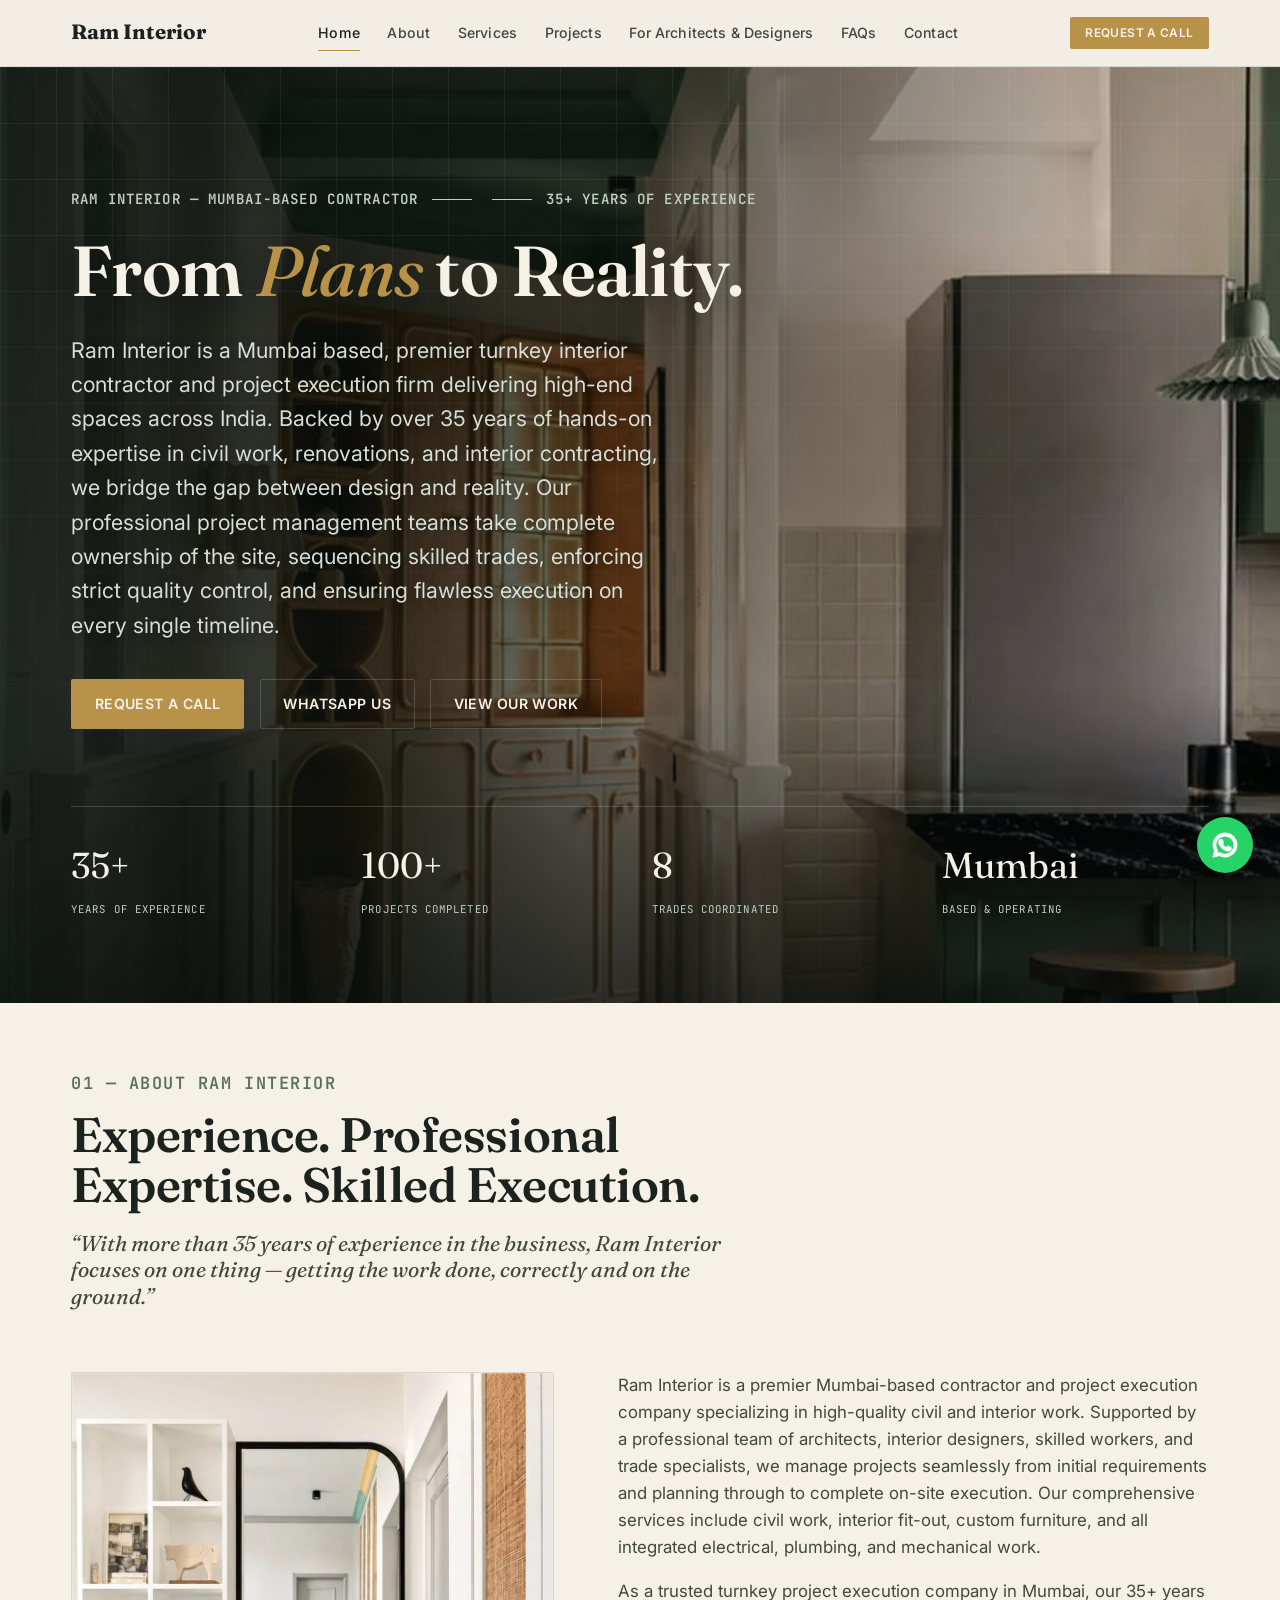
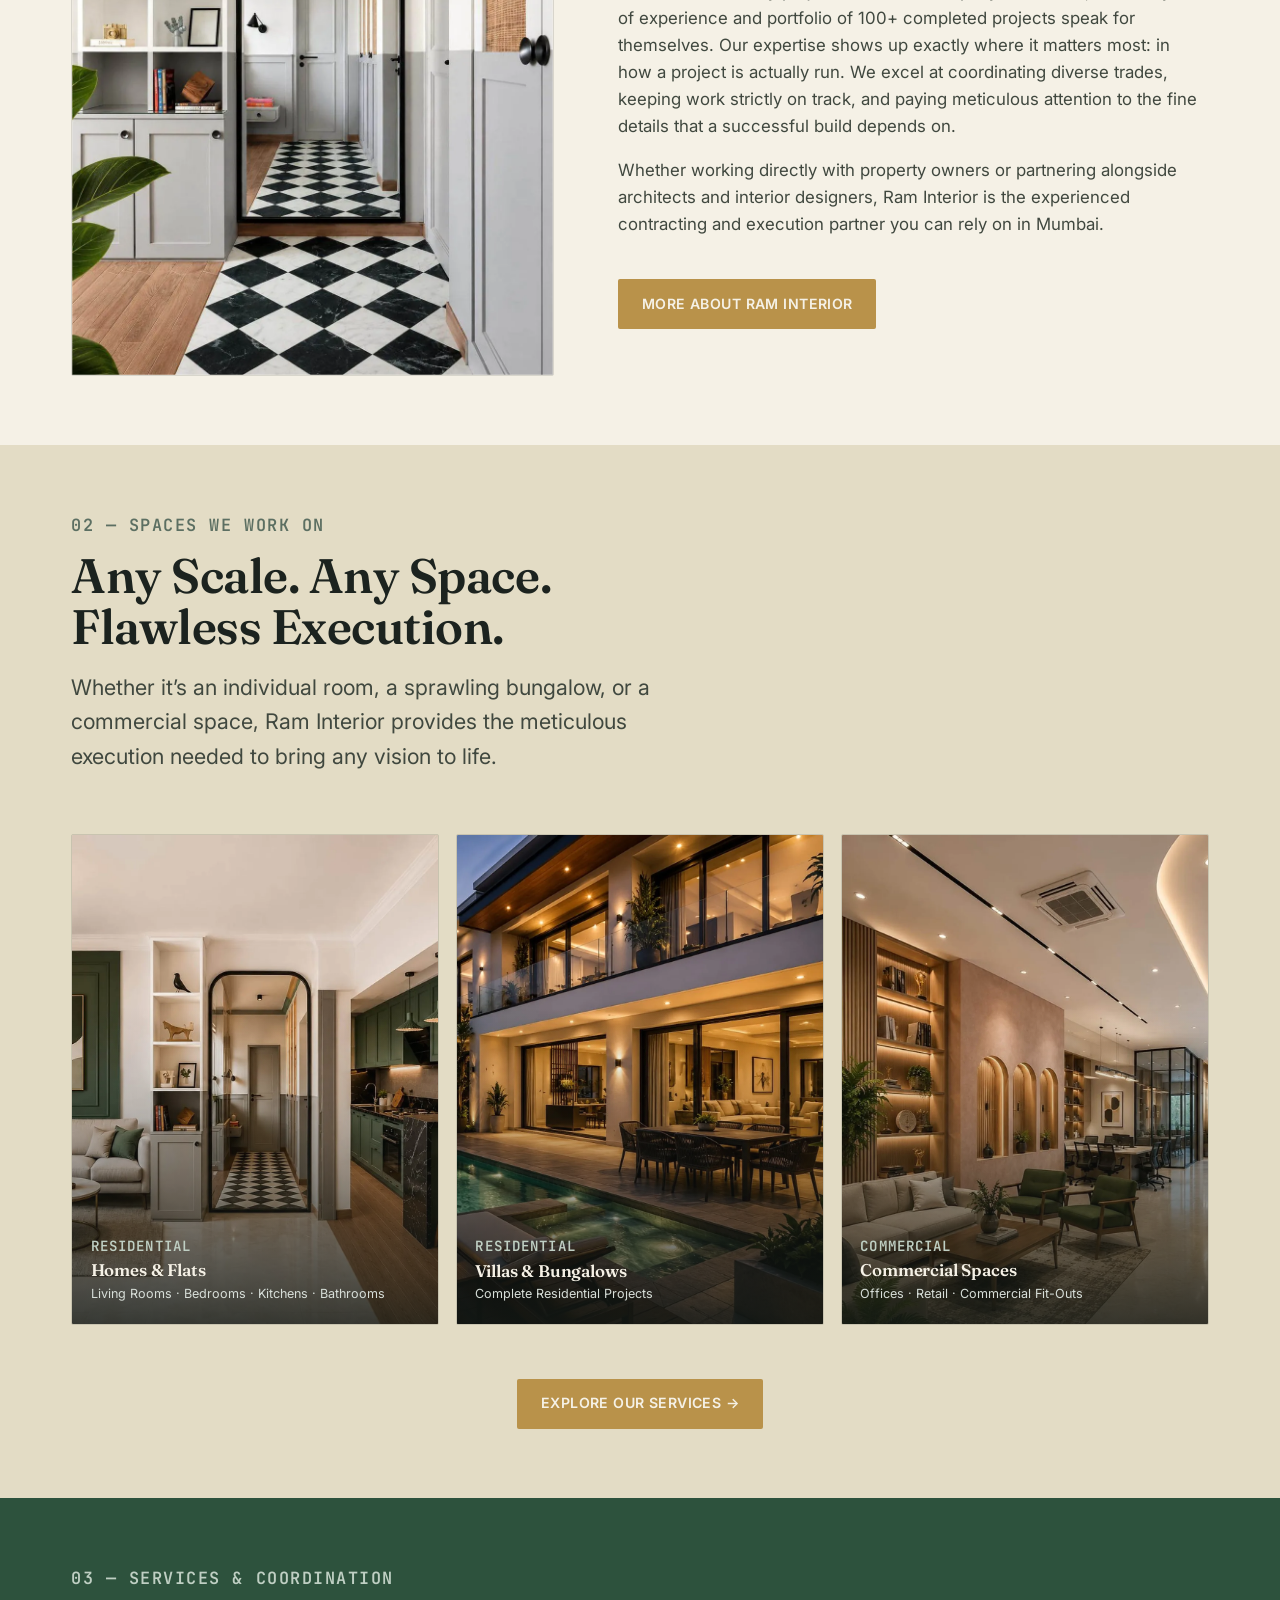
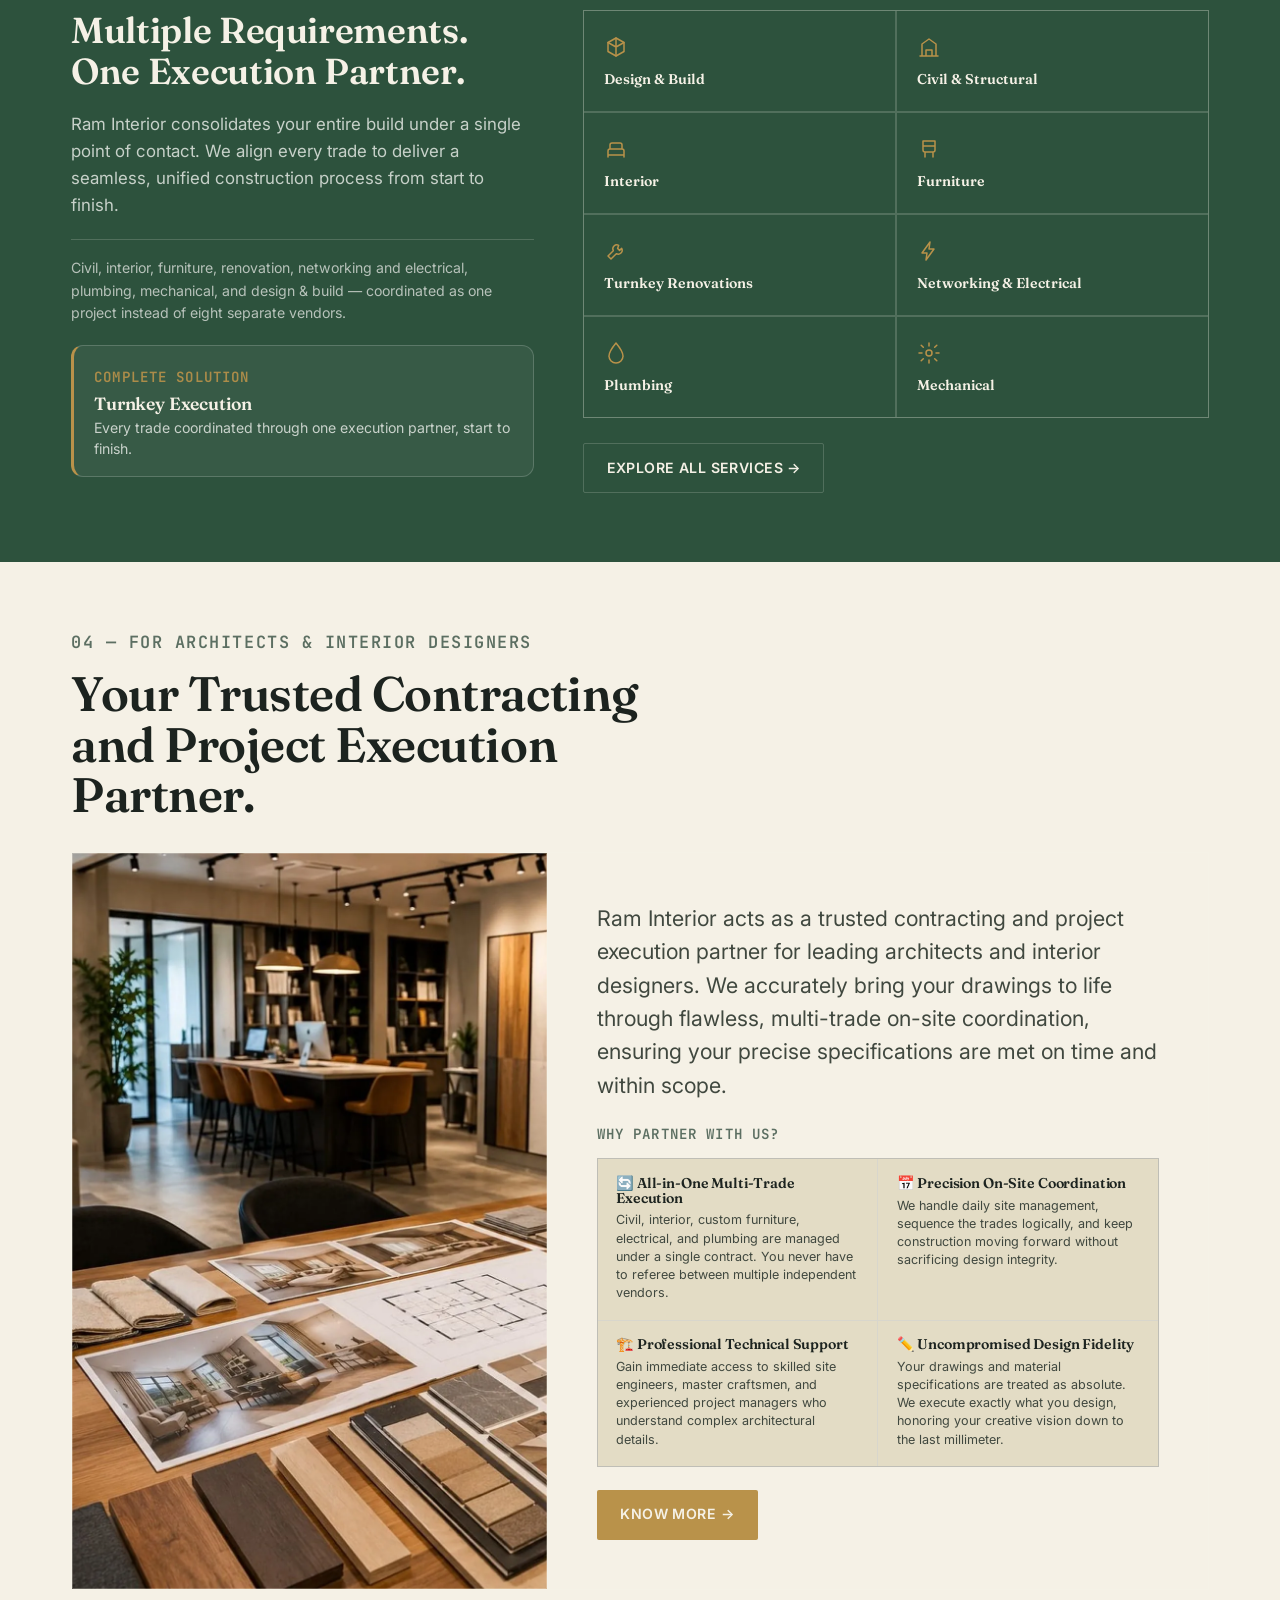
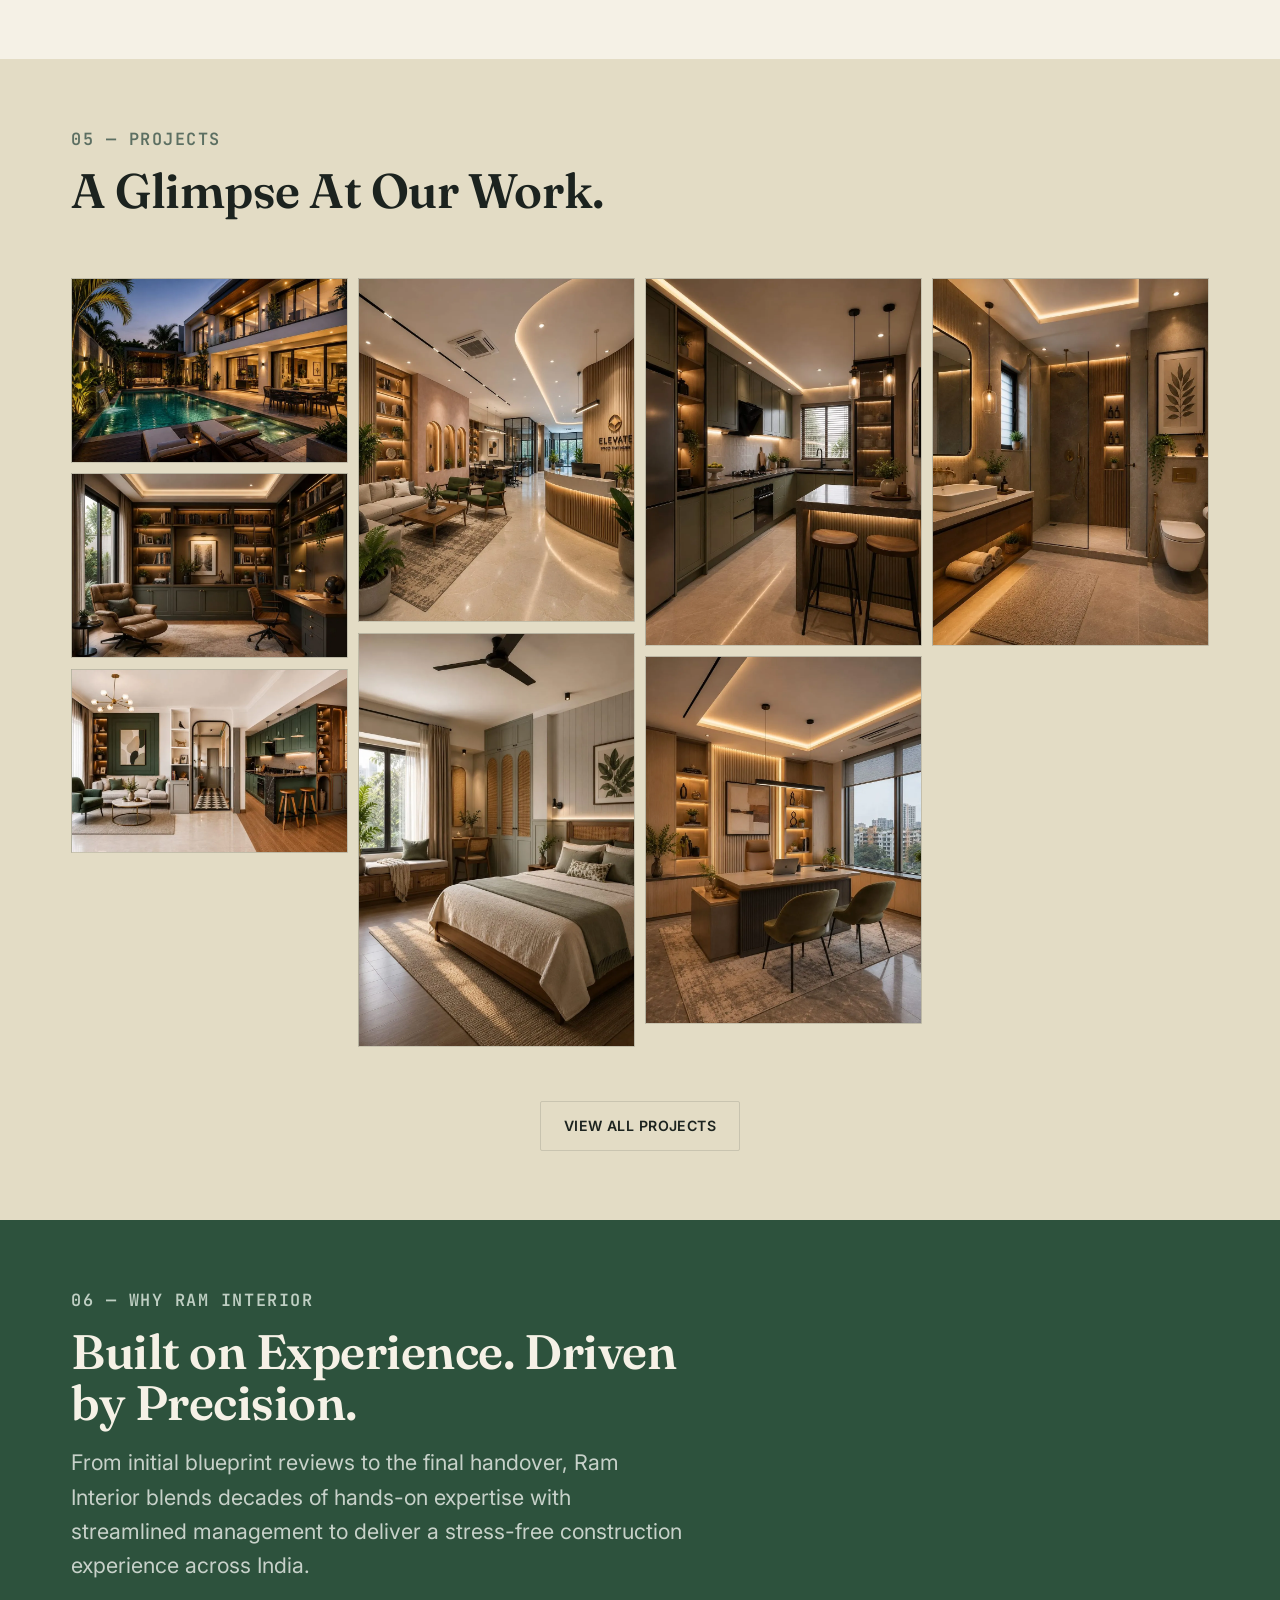
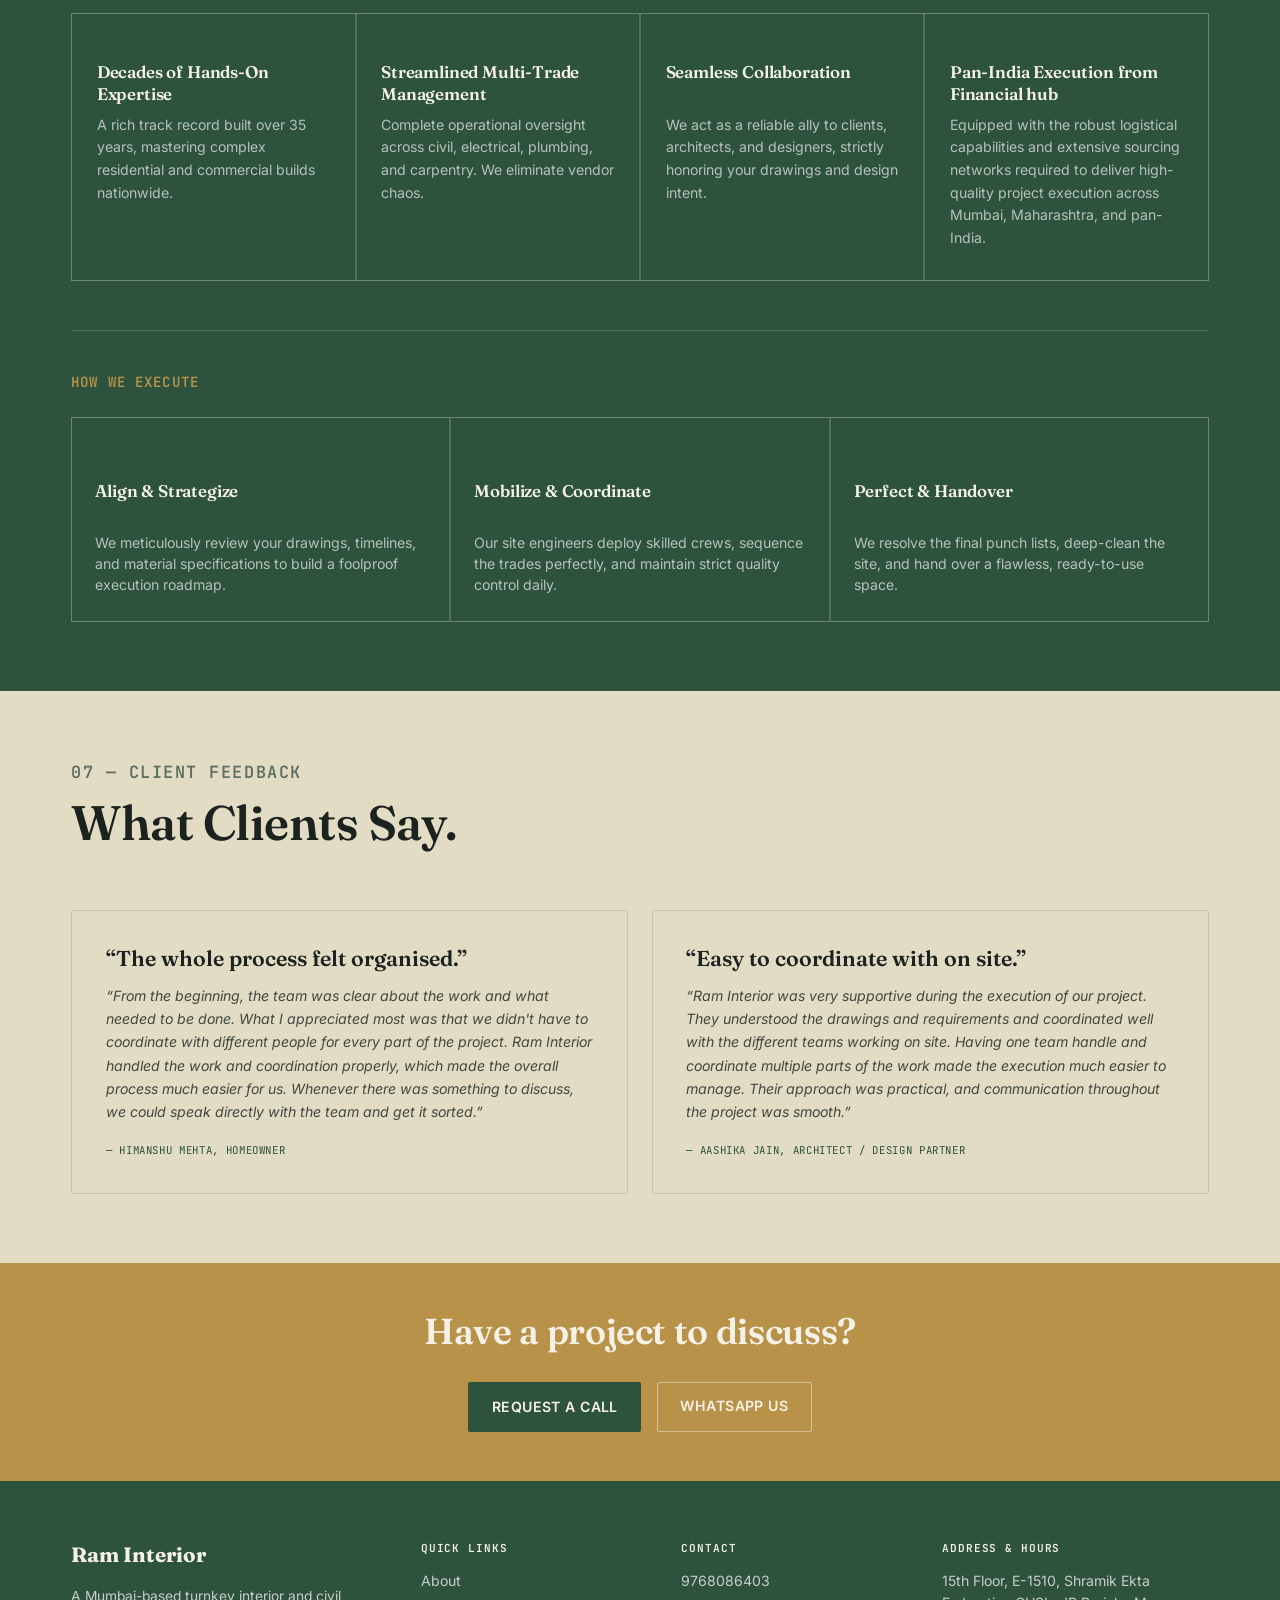
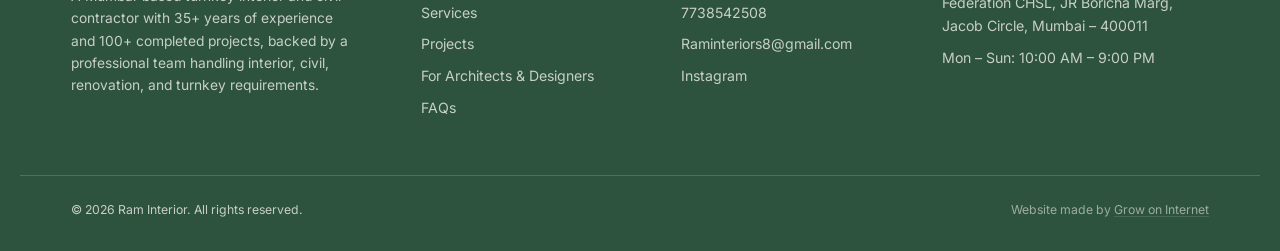
==== index.html @ 651c77dd "Initial commit" ====
<!DOCTYPE html>
<html lang="en">
<head>
<meta charset="UTF-8">
<meta name="viewport" content="width=device-width, initial-scale=1.0">
<title>Ram Interior | Turnkey Interior Contractor in Mumbai</title>
<meta name="description" content="Ram Interior is a Mumbai-based turnkey interior contractor with 35+ years of experience — recognised as a residential interior contractor in Mumbai as well as a commercial interior contractor in Mumbai, serving homes, offices and businesses, with 100+ completed projects and a professional team.">
<link rel="canonical" href="https://www.raminteriorofficial.in/">
<meta property="og:type" content="website">
<meta property="og:title" content="Ram Interior | Turnkey Interior Contractor in Mumbai">
<meta property="og:description" content="35+ years of experience. 100+ projects. A trusted residential and commercial interior contractor in Mumbai — for homeowners, architects and interior designers.">
<meta property="og:url" content="https://www.raminteriorofficial.in/">
<meta property="og:image" content="https://www.raminteriorofficial.in/images/og-image.jpg">
<meta property="og:image:width" content="1200">
<meta property="og:image:height" content="630">
<meta name="twitter:card" content="summary_large_image">
<meta name="twitter:title" content="Ram Interior | Turnkey Interior Contractor in Mumbai">
<meta name="twitter:description" content="35+ years of experience. 100+ projects. A trusted residential and commercial interior contractor in Mumbai — for homeowners, architects and interior designers.">
<meta name="twitter:image" content="https://www.raminteriorofficial.in/images/og-image.jpg">
<meta property="og:locale" content="en_IN">
<meta name="geo.region" content="IN-MH">
<meta name="geo.placename" content="Mumbai">
<meta name="geo.position" content="18.9819;72.8258">
<meta name="ICBM" content="18.9819, 72.8258">
<link rel="preconnect" href="https://fonts.googleapis.com">
<link rel="preconnect" href="https://fonts.gstatic.com" crossorigin>
<link href="https://fonts.googleapis.com/css2?family=Fraunces:ital,wght@0,500;0,600;0,700;1,500&family=Inter:wght@400;500;600;700&family=JetBrains+Mono:wght@500;600&display=swap" rel="stylesheet">
<link rel="stylesheet" href="css/style.css">
<style>
/* ===== Spaces We Work On — scoped styles ===== */
.ss-note{
  text-align:center;
  margin-top:2.2rem;
  opacity:.7;
}

/* ===== Services & Coordination (merged section) — Turnkey highlight ===== */
.ssv-turnkey{
  margin:1.4rem 0 0;
  padding:1.1rem 1.3rem;
  border-radius:12px;
  border:1px solid rgba(255,255,255,0.18);
  background:rgba(255,255,255,0.05);
  border-left:3px solid var(--oxide, #C46A3E);
  max-width:44ch;
}
.ssv-turnkey .tag-mono{ color:var(--oxide, #C46A3E); opacity:.9; }
.ssv-turnkey h3{ color:var(--paper-on-dark, #F5F1E6); margin:.35rem 0 .3rem; font-size:1.15rem; }
.ssv-turnkey p{ color:#C9D2CB; margin:0; font-size:0.92rem; line-height:1.45; }
</style>
<script type="application/ld+json">
{
  "@context": "https://schema.org",
  "@type": "GeneralContractor",
  "name": "Ram Interior",
  "image": "https://www.raminteriorofficial.in/images/og-image.jpg",
  "founder": { "@type": "Person", "name": "Abhishek Ramsajan Yadav" },
  "telephone": "+91-9768086403",
  "email": "Raminteriors8@gmail.com",
  "address": {
    "@type": "PostalAddress",
    "streetAddress": "15th Floor, E-1510, Shramik Ekta Federation CHSL, JR Boricha Marg, Near Arthur Road Jail, Jacob Circle",
    "addressLocality": "Mumbai",
    "addressRegion": "Maharashtra",
    "postalCode": "400011",
    "addressCountry": "IN"
  },
  "areaServed": ["Mumbai", "Maharashtra"],
  "openingHoursSpecification": {
    "@type": "OpeningHoursSpecification",
    "dayOfWeek": ["Monday","Tuesday","Wednesday","Thursday","Friday","Saturday","Sunday"],
    "opens": "10:00",
    "closes": "21:00"
  },
  "url": "https://www.raminteriorofficial.in/",
  "sameAs": ["https://www.instagram.com/raminteroot", "https://www.instagram.com/abhishekyadav40"]
}
</script>
<meta name="google-site-verification" content="PASTE_YOUR_GOOGLE_SEARCH_CONSOLE_CODE_HERE" />
<script type="application/ld+json">
{
  "@context": "https://schema.org",
  "@type": "GeneralContractor",
  "name": "Ram Interior",
  "image": "https://www.raminteriorofficial.in/images/og-image.jpg",
  "url": "https://www.raminteriorofficial.in/",
  "telephone": "+91-9768086403",
  "email": "Raminteriors8@gmail.com",
  "address": {
    "@type": "PostalAddress",
    "streetAddress": "15th Floor, E-1510, Shramik Ekta Federation CHSL, JR Boricha Marg, Near Arthur Road Jail, Jacob Circle",
    "addressLocality": "Mumbai",
    "addressRegion": "Maharashtra",
    "postalCode": "400011",
    "addressCountry": "IN"
  },
  "geo": { "@type": "GeoCoordinates", "latitude": 18.9819, "longitude": 72.8258 },
  "areaServed": [
    { "@type": "City", "name": "Mumbai" },
    { "@type": "State", "name": "Maharashtra" }
  ],
  "openingHoursSpecification": {
    "@type": "OpeningHoursSpecification",
    "dayOfWeek": ["Monday","Tuesday","Wednesday","Thursday","Friday","Saturday","Sunday"],
    "opens": "10:00",
    "closes": "21:00"
  },
  "sameAs": ["https://instagram.com/raminteroot"]
}
</script>
<script type="application/ld+json">
{
  "@context": "https://schema.org",
  "@type": "WebSite",
  "name": "Ram Interior",
  "url": "https://www.raminteriorofficial.in/"
}
</script>
<link rel="icon" href="favicon.ico" sizes="any">
<link rel="icon" href="favicon.svg" type="image/svg+xml">
<link rel="icon" href="images/icon-192.png" type="image/png" sizes="192x192">
<link rel="apple-touch-icon" href="images/apple-touch-icon.png">
<meta name="theme-color" content="#2D523D">
<link rel="manifest" href="manifest.json">
<!-- Google Tag Manager -->
<script>(function(w,d,s,l,i){w[l]=w[l]||[];w[l].push({'gtm.start':
new Date().getTime(),event:'gtm.js'});var f=d.getElementsByTagName(s)[0],
j=d.createElement(s),dl=l!='dataLayer'?'&l='+l:'';j.async=true;j.src=
'https://www.googletagmanager.com/gtm.js?id='+i+dl;f.parentNode.insertBefore(j,f);
})(window,document,'script','dataLayer','GTM-XXXXXXX');</script>
<!-- End Google Tag Manager -->
</head>
<body>
<!-- Google Tag Manager (noscript) -->
<noscript><iframe src="https://www.googletagmanager.com/ns.html?id=GTM-XXXXXXX"
height="0" width="0" style="display:none;visibility:hidden"></iframe></noscript>
<!-- End Google Tag Manager (noscript) -->


<header class="site-header">
  <div class="wrap">
    <a href="index.html" class="brand">
      <span class="brand-name">Ram Interior</span>
      
    </a>
    <nav class="main-nav" id="mainNav">
      <a href="index.html" class="active">Home</a>
      <a href="pages/about.html">About</a>
      <a href="pages/services.html">Services</a>
      <a href="pages/projects.html">Projects</a>
      <a href="pages/architects.html">For Architects &amp; Designers</a>
      <a href="pages/faq.html">FAQs</a>
      <a href="pages/contact.html">Contact</a>
    </nav>
    <div class="header-ctas">
      <button type="button" data-open-project-form class="btn btn-primary btn-sm">Request a Call</button>
      <button class="nav-toggle" aria-label="Toggle menu" aria-expanded="false"><span></span></button>
    </div>
  </div>
</header>

<!-- ============ HERO ============ -->
<section class="hero hero--photo">
  <div class="hero-grid" aria-hidden="true"></div>
  <div class="wrap">
    <div class="hero-eyebrow">
      <span class="tag-mono">Ram Interior — Mumbai-Based Contractor</span>
      <span class="dim-line" style="width:100px"><span></span></span>
      <span class="tag-mono">35+ Years of Experience</span>
    </div>
    <h1>From <em>Plans</em> to Reality.</h1>
    <p class="hero-lede">Ram Interior is a Mumbai based, premier turnkey interior contractor and project execution firm delivering high-end spaces across India. Backed by over 35 years of hands-on expertise in civil work, renovations, and interior contracting, we bridge the gap between design and reality. Our professional project management teams take complete ownership of the site, sequencing skilled trades, enforcing strict quality control, and ensuring flawless execution on every single timeline.</p>
    <div class="hero-ctas">
      <button type="button" data-open-project-form class="btn btn-primary">Request a Call</button>
      <a href="https://wa.me/919768086403?text=Hello%20Ram%20Interior%2C%20I%20would%20like%20to%20discuss%20my%20project.%20Please%20share%20more%20details." class="btn btn-outline-dark">WhatsApp Us</a>
      <a href="pages/projects.html" class="btn btn-outline-dark">View Our Work</a>
    </div>
    <div class="hero-stats">
      <div class="hero-stat"><div class="num">35+</div><div class="label">Years of Experience</div></div>
      <div class="hero-stat"><div class="num">100+</div><div class="label">Projects Completed</div></div>
      <div class="hero-stat"><div class="num">8</div><div class="label">Trades Coordinated</div></div>
      <div class="hero-stat"><div class="num">Mumbai</div><div class="label">Based &amp; Operating</div></div>
    </div>
  </div>
</section>

<!-- ============ ABOUT ============ -->
<section class="section" id="about" data-reveal>
  <div class="wrap">
    <div class="section-head" style="max-width:64ch;">
      <span class="tag-mono section-num">01 — About Ram Interior</span>
      <h2>Experience. Professional Expertise. Skilled Execution.</h2>
      <p class="about-quote" style="margin-top:1.2rem;">&ldquo;With more than 35 years of experience in the business, Ram Interior focuses on one thing — getting the work done, correctly and on the ground.&rdquo;</p>
    </div>
    <div class="about-layout">
      <div class="framed-photo about-photo" data-reveal>
        <picture>
          <source srcset="images/about/about-photo.webp" type="image/webp">
          <img src="images/about/about-photo.jpg" alt="Ram Interior completed project — entryway and joinery detail" loading="lazy">
        </picture>
      </div>
      <div class="about-body">
        <p>Ram Interior is a premier Mumbai-based contractor and project execution company specializing in high-quality civil and interior work. Supported by a professional team of architects, interior designers, skilled workers, and trade specialists, we manage projects seamlessly from initial requirements and planning through to complete on-site execution. Our comprehensive services include civil work, interior fit-out, custom furniture, and all integrated electrical, plumbing, and mechanical work.</p>
        <p>As a trusted turnkey project execution company in Mumbai, our 35+ years of experience and portfolio of 100+ completed projects speak for themselves. Our expertise shows up exactly where it matters most: in how a project is actually run. We excel at coordinating diverse trades, keeping work strictly on track, and paying meticulous attention to the fine details that a successful build depends on.</p>
        <p>Whether working directly with property owners or partnering alongside architects and interior designers, Ram Interior is the experienced contracting and execution partner you can rely on in Mumbai.</p>
        <a href="pages/about.html" class="btn btn-primary" style="margin-top:1.6rem;">More About Ram Interior</a>
      </div>
    </div>
  </div>
</section>

<!-- ============ SPACES WE WORK ON ============ -->
<section class="section tint" id="spaces" data-reveal>
  <div class="wrap">
    <div class="section-head">
      <span class="tag-mono section-num">02 — Spaces We Work On</span>
      <h2>Any Scale. Any Space. Flawless Execution.</h2>
      <p>Whether it’s an individual room, a sprawling bungalow, or a commercial space, Ram Interior provides the meticulous execution needed to bring any vision to life.</p>
    </div>

    <div class="spaces-grid spaces-grid--3">
      <div class="space-card">
        <picture>
          <source srcset="images/spaces/homes-flats.webp" type="image/webp">
          <img src="images/spaces/homes-flats.jpg" alt="Home and flat interior execution by Ram Interior, Mumbai" loading="lazy">
        </picture>
        <div class="label"><span class="tag-mono">Residential</span><h3>Homes &amp; Flats</h3><p style="color:#D7DED8; font-size:0.82rem; margin-top:0.3rem;">Living Rooms · Bedrooms · Kitchens · Bathrooms</p></div>
      </div>
      <div class="space-card">
        <picture>
          <source srcset="images/spaces/villas-bungalows.webp" type="image/webp">
          <img src="images/spaces/villas-bungalows.jpg" alt="Villa and bungalow exterior — Ram Interior project" loading="lazy">
        </picture>
        <div class="label"><span class="tag-mono">Residential</span><h3>Villas &amp; Bungalows</h3><p style="color:#D7DED8; font-size:0.82rem; margin-top:0.3rem;">Complete Residential Projects</p></div>
      </div>
      <div class="space-card">
        <picture>
          <source srcset="images/spaces/commercial.webp" type="image/webp">
          <img src="images/spaces/commercial.jpg" alt="Commercial interior execution by Ram Interior, Mumbai" loading="lazy">
        </picture>
        <div class="label"><span class="tag-mono">Commercial</span><h3>Commercial Spaces</h3><p style="color:#D7DED8; font-size:0.82rem; margin-top:0.3rem;">Offices · Retail · Commercial Fit-Outs</p></div>
      </div>
    </div>

    <div class="center mt-lg"><a href="pages/services.html" class="btn btn-primary">Explore Our Services →</a></div>
  </div>
</section>

<!-- ============ SERVICES & COORDINATION (merged) ============ -->
<section class="section on-dark" id="services" data-reveal>
  <div class="wrap">
    <div class="coord-layout">
      <span class="tag-mono section-num coord-label">03 — Services &amp; Coordination</span>
      <div class="coord-left">
        <h2>Multiple Requirements. One Execution Partner.</h2>
        <p class="coord-lede">Ram Interior consolidates your entire build under a single point of contact. We align every trade to deliver a seamless, unified construction process from start to finish.</p>
        <p class="coord-desc">Civil, interior, furniture, renovation, networking and electrical, plumbing, mechanical, and design &amp; build — coordinated as one project instead of eight separate vendors.</p>
        <div class="ssv-turnkey">
          <span class="tag-mono">Complete Solution</span>
          <h3>Turnkey Execution</h3>
          <p>Every trade coordinated through one execution partner, start to finish.</p>
        </div>
      </div> 
      <div class="coord-right"> 
        <div class="trade-grid"> 

          <div class="trade-card"> 
            <svg viewBox="0 0 24 24" fill="none" stroke="currentColor" stroke-width="1.5" stroke-linecap="round" stroke-linejoin="round"><path d="M12 3l8 4.5v9L12 21l-8-4.5v-9L12 3z"/><path d="M12 3v18M4 7.5l8 4.5 8-4.5"/></svg> 
            <span>Design &amp; Build</span> 
          </div> 

          <div class="trade-card"> 
            <svg viewBox="0 0 24 24" fill="none" stroke="currentColor" stroke-width="1.5" stroke-linecap="round" stroke-linejoin="round"><path d="M3 21h18M5 21V9l7-5 7 5v12M9 21v-6h6v6"/></svg> 
            <span>Civil &amp; Structural</span> 
          </div> 

          <div class="trade-card"> 
            <svg viewBox="0 0 24 24" fill="none" stroke="currentColor" stroke-width="1.5" stroke-linecap="round" stroke-linejoin="round"><path d="M4 18v-4a2 2 0 012-2h12a2 2 0 012 2v4M4 18h16M4 18v2M20 18v2M6 12V8a2 2 0 012-2h8a2 2 0 012 2v4"/></svg> 
            <span>Interior</span> 
          </div> 

          <div class="trade-card"> 
            <svg viewBox="0 0 24 24" fill="none" stroke="currentColor" stroke-width="1.5" stroke-linecap="round" stroke-linejoin="round"><path d="M6 4v9a2 2 0 002 2h8a2 2 0 002-2V4M6 4h12M8 15v5M16 15v5M6 9h12"/></svg> 
            <span>Furniture</span> 
          </div> 

          <div class="trade-card"> 
            <svg viewBox="0 0 24 24" fill="none" stroke="currentColor" stroke-width="1.5" stroke-linecap="round" stroke-linejoin="round"><path d="M14.7 6.3a4 4 0 00-5.4 5.4L4 17l3 3 5.3-5.3a4 4 0 005.4-5.4l-2.1 2.1-2-2z"/></svg> 
            <span>Turnkey Renovations</span> 
          </div> 

          <div class="trade-card"> 
            <svg viewBox="0 0 24 24" fill="none" stroke="currentColor" stroke-width="1.5" stroke-linecap="round" stroke-linejoin="round"><path d="M13 3L5 14h5l-1 7 8-11h-5z"/></svg> 
            <span>Networking &amp; Electrical</span> 
          </div> 

          <div class="trade-card"> 
            <svg viewBox="0 0 24 24" fill="none" stroke="currentColor" stroke-width="1.5" stroke-linecap="round" stroke-linejoin="round"><path d="M12 2s7 8.5 7 13a7 7 0 11-14 0c0-4.5 7-13 7-13z"/></svg> 
            <span>Plumbing</span> 
          </div> 

          <div class="trade-card"> 
            <svg viewBox="0 0 24 24" fill="none" stroke="currentColor" stroke-width="1.5" stroke-linecap="round" stroke-linejoin="round"><circle cx="12" cy="12" r="3"/><path d="M12 2v3M12 19v3M4.2 4.2l2.1 2.1M17.7 17.7l2.1 2.1M2 12h3M19 12h3M4.2 19.8l2.1-2.1M17.7 6.3l2.1-2.1"/></svg> 
            <span>Mechanical</span> 
          </div> 

        </div> 

        <a href="pages/services.html" class="btn btn-outline-dark">Explore All Services →</a> 
      </div> 
    </div> 
  </div> 
</section>

<!-- ============ ARCHITECTS & DESIGNERS ============ -->
<section class="section" data-reveal>
  <div class="wrap">
    <div class="section-head section-head--tight">
      <span class="tag-mono section-num">04 — For Architects &amp; Interior Designers</span>
      <h2>Your Trusted Contracting and Project Execution Partner.</h2>
    </div>
    <div class="architects-panel">
      <div class="framed-photo architects-photo">
        <picture>
          <source srcset="images/architects/architects-studio.webp" type="image/webp">
          <img src="images/architects/architects-studio.jpg" alt="Design studio table with floor plans, mood boards and material samples used by Ram Interior" loading="lazy">
        </picture>
      </div>
      <div class="architects-content">
        <p class="lede">Ram Interior acts as a trusted contracting and project execution partner for leading architects and interior designers. We accurately bring your drawings to life through flawless, multi-trade on-site coordination, ensuring your precise specifications are met on time and within scope.</p>
        <div>
          <span class="tag-mono architects-benefits-label">Why Partner With Us?</span>
          <ul class="architects-benefits">
            <li>
              <h4>🔄 All-in-One Multi-Trade Execution</h4>
              <p>Civil, interior, custom furniture, electrical, and plumbing are managed under a single contract. You never have to referee between multiple independent vendors.</p>
            </li>
            <li>
              <h4>📅 Precision On-Site Coordination</h4>
              <p>We handle daily site management, sequence the trades logically, and keep construction moving forward without sacrificing design integrity.</p>
            </li>
            <li>
              <h4>🏗️ Professional Technical Support</h4>
              <p>Gain immediate access to skilled site engineers, master craftsmen, and experienced project managers who understand complex architectural details.</p>
            </li>
            <li>
              <h4>✏️ Uncompromised Design Fidelity</h4>
              <p>Your drawings and material specifications are treated as absolute. We execute exactly what you design, honoring your creative vision down to the last millimeter.</p>
            </li>
          </ul>
        </div>
        <a href="pages/architects.html" class="btn btn-primary">Know More →</a>
      </div>
    </div>
  </div>
</section>

<!-- ============ FEATURED PROJECTS / GALLERY ============ -->
<section class="section tint" id="projects" data-reveal>
  <div class="wrap">
    <div class="section-head">
      <span class="tag-mono section-num">05 — Projects</span>
      <h2>A Glimpse At Our Work.</h2>
    </div>
    <div class="gallery-grid">
      <div class="gallery-item">
        <picture>
          <source srcset="images/gallery/pool-villa-exterior.webp" type="image/webp">
          <img src="images/gallery/pool-villa-exterior.jpg" alt="Villa exterior and poolside project executed by Ram Interior, Mumbai" loading="lazy">
        </picture>
      </div>
      <div class="gallery-item">
        <picture>
          <source srcset="images/gallery/home-library.webp" type="image/webp">
          <img src="images/gallery/home-library.jpg" alt="Home library and study project executed by Ram Interior, Mumbai" loading="lazy">
        </picture>
      </div>
      <div class="gallery-item">
        <picture>
          <source srcset="images/gallery/homes-flats-open-plan.webp" type="image/webp">
          <img src="images/gallery/homes-flats-open-plan.jpg" alt="Home interior project executed by Ram Interior, Mumbai" loading="lazy">
        </picture>
      </div>
      <div class="gallery-item">
        <picture>
          <source srcset="images/gallery/commercial-reception.webp" type="image/webp">
          <img src="images/gallery/commercial-reception.jpg" alt="Commercial project executed by Ram Interior, Mumbai" loading="lazy">
        </picture>
      </div>
      <div class="gallery-item">
        <picture>
          <source srcset="images/gallery/bedroom-sage.webp" type="image/webp">
          <img src="images/gallery/bedroom-sage.jpg" alt="Bedroom project executed by Ram Interior, Mumbai" loading="lazy">
        </picture>
      </div>
      <div class="gallery-item">
        <picture>
          <source srcset="images/gallery/kitchen-olive.webp" type="image/webp">
          <img src="images/gallery/kitchen-olive.jpg" alt="Kitchen project executed by Ram Interior, Mumbai" loading="lazy">
        </picture>
      </div>
      <div class="gallery-item">
        <picture>
          <source srcset="images/gallery/office.webp" type="image/webp">
          <img src="images/gallery/office.jpg" alt="Office project executed by Ram Interior, Mumbai" loading="lazy">
        </picture>
      </div>
      <div class="gallery-item">
        <picture>
          <source srcset="images/gallery/bathroom.webp" type="image/webp">
          <img src="images/gallery/bathroom.jpg" alt="Bathroom project executed by Ram Interior, Mumbai" loading="lazy">
        </picture>
      </div>
    </div>
    <div class="center mt-lg"><a href="pages/projects.html" class="btn btn-ghost">View All Projects</a></div>
  </div>
</section>

<!-- ============ WHY RAM INTERIOR (+ PROCESS, merged) ============ -->
<section class="section on-dark" data-reveal>
  <div class="wrap">
    <div class="section-head section-head--tight">
      <span class="tag-mono section-num">06 — Why Ram Interior</span>
      <h2>Built on Experience. Driven by Precision.</h2>
      <p>From initial blueprint reviews to the final handover, Ram Interior blends decades of hands-on expertise with streamlined management to deliver a stress-free construction experience across India.</p>
    </div>

    <div class="feature-list feature-list--4">
      <div class="feature-item"><h3>Decades of Hands-On Expertise</h3><p>A rich track record built over 35 years, mastering complex residential and commercial builds nationwide.</p></div>
      <div class="feature-item"><h3>Streamlined Multi-Trade Management</h3><p>Complete operational oversight across civil, electrical, plumbing, and carpentry. We eliminate vendor chaos.</p></div>
      <div class="feature-item"><h3>Seamless Collaboration</h3><p>We act as a reliable ally to clients, architects, and designers, strictly honoring your drawings and design intent.</p></div>
      <div class="feature-item"><h3>Pan-India Execution from Financial hub</h3><p>Equipped with the robust logistical capabilities and extensive sourcing networks required to deliver high-quality project execution across Mumbai, Maharashtra, and pan-India.</p></div>
    </div>

    <div class="process-compact">
      <div class="process-compact-head">
        <span class="tag-mono">How We Execute</span>
      </div>
      <div class="process-compact-grid">
        <div class="process-compact-step"><span class="tag-mono">01</span><h3>Align &amp; Strategize</h3><p>We meticulously review your drawings, timelines, and material specifications to build a foolproof execution roadmap.</p></div>
        <div class="process-compact-step"><span class="tag-mono">02</span><h3>Mobilize &amp; Coordinate</h3><p>Our site engineers deploy skilled crews, sequence the trades perfectly, and maintain strict quality control daily.</p></div>
        <div class="process-compact-step"><span class="tag-mono">03</span><h3>Perfect &amp; Handover</h3><p>We resolve the final punch lists, deep-clean the site, and hand over a flawless, ready-to-use space.</p></div>
      </div>
    </div>
  </div>
</section>

<!-- ============ TESTIMONIALS (placeholder) ============ -->
<section class="section tint" data-reveal>
  <div class="wrap">
    <div class="section-head">
      <span class="tag-mono section-num">07 — Client Feedback</span>
      <h2>What Clients Say.</h2>
    </div>
    <div class="testi-grid">
      <div class="testi-card">
        <div>
          <p class="testi-highlight">&ldquo;The whole process felt organised.&rdquo;</p>
          <p class="testi-body">&ldquo;From the beginning, the team was clear about the work and what needed to be done. What I appreciated most was that we didn't have to coordinate with different people for every part of the project. Ram Interior handled the work and coordination properly, which made the overall process much easier for us. Whenever there was something to discuss, we could speak directly with the team and get it sorted.&rdquo;</p>
        </div>
        <span class="who">— Himanshu Mehta, Homeowner</span>
      </div>
      <div class="testi-card">
        <div>
          <p class="testi-highlight">&ldquo;Easy to coordinate with on site.&rdquo;</p>
          <p class="testi-body">&ldquo;Ram Interior was very supportive during the execution of our project. They understood the drawings and requirements and coordinated well with the different teams working on site. Having one team handle and coordinate multiple parts of the work made the execution much easier to manage. Their approach was practical, and communication throughout the project was smooth.&rdquo;</p>
        </div>
        <span class="who">— Aashika Jain, Architect / Design Partner</span>
      </div>
    </div>
  </div>
</section>

<!-- ============ CTA BAND ============ -->
<section class="cta-band">
  <div class="wrap">
    <h2>Have a project to discuss?</h2>
    <div class="btns">
      <button type="button" data-open-project-form class="btn btn-primary">Request a Call</button>
      <a href="https://wa.me/919768086403?text=Hello%20Ram%20Interior%2C%20I%20would%20like%20to%20discuss%20my%20project.%20Please%20share%20more%20details." class="btn btn-ghost">WhatsApp Us</a>
    </div>
  </div>
</section>

<div class="lightbox" id="lightbox">
  <button class="lightbox-close" aria-label="Close">Close ✕</button>
  <div class="lightbox-content"></div>
</div>

<!-- FOOTER -->
<footer class="site-footer">
  <div class="wrap footer-grid">
    <div class="footer-brand">
      <span class="brand-name">Ram Interior</span>
      <p>A Mumbai-based turnkey interior and civil contractor with 35+ years of experience and 100+ completed projects, backed by a professional team handling interior, civil, renovation, and turnkey requirements.</p>
    </div>
    <div>
      <h4>Quick Links</h4>
      <ul>
        <li><a href="pages/about.html">About</a></li>
        <li><a href="pages/services.html">Services</a></li>
        <li><a href="pages/projects.html">Projects</a></li>
        <li><a href="pages/architects.html">For Architects &amp; Designers</a></li>
        <li><a href="pages/faq.html">FAQs</a></li>
      </ul>
    </div>
    <div>
      <h4>Contact</h4>
      <ul>
        <li><a href="tel:+919768086403">9768086403</a></li>
        <li><a href="tel:+917738542508">7738542508</a></li>
        <li><a href="mailto:Raminteriors8@gmail.com">Raminteriors8@gmail.com</a></li>
        <li><a href="https://instagram.com/raminteroot" target="_blank" rel="noopener">Instagram</a></li>
      </ul>
    </div>
    <div>
      <h4>Address &amp; Hours</h4>
      <ul>
        <li>15th Floor, E-1510, Shramik Ekta Federation CHSL, JR Boricha Marg, Jacob Circle, Mumbai – 400011</li>
        <li>Mon – Sun: 10:00 AM – 9:00 PM</li>
      </ul>
    </div>
  </div>
  <div class="wrap footer-bottom">
    <span>© 2026 Ram Interior. All rights reserved.</span>
    <span class="credit">Website made by <a href="https://www.growoninternet.com" target="_blank" rel="noopener">Grow on Internet</a></span>
  </div>
</footer>

<!-- Floating WhatsApp -->
<a href="https://wa.me/919768086403?text=Hello%20Ram%20Interior%2C%20I%20would%20like%20to%20discuss%20my%20project.%20Please%20share%20more%20details." class="fab-whatsapp" aria-label="Chat with Ram Interior on WhatsApp" target="_blank" rel="noopener">
  <svg viewBox="0 0 24 24" fill="none" stroke="currentColor" stroke-width="1.5" stroke-linecap="round" stroke-linejoin="round"><path fill="currentColor" d="M12.04 2.13c-5.46 0-9.9 4.43-9.9 9.9 0 1.74.46 3.44 1.32 4.94L2 22l5.15-1.35a9.87 9.87 0 0 0 4.88 1.24h.01c5.46 0 9.9-4.44 9.9-9.9 0-2.64-1.03-5.13-2.9-6.99a9.82 9.82 0 0 0-7-2.87Zm0 18.13h-.01a8.2 8.2 0 0 1-4.19-1.15l-.3-.18-3.11.81.83-3.03-.2-.31a8.15 8.15 0 0 1-1.26-4.36c0-4.51 3.67-8.18 8.19-8.18 2.18 0 4.24.85 5.78 2.4a8.12 8.12 0 0 1 2.39 5.78c0 4.51-3.67 8.22-8.12 8.22Zm4.48-6.13c-.25-.12-1.46-.72-1.69-.81-.22-.08-.39-.12-.56.13-.17.25-.64.8-.78.97-.14.16-.29.18-.53.06-.25-.13-1.05-.38-1.99-1.22-.74-.65-1.23-1.46-1.38-1.71-.14-.25-.02-.38.11-.5.11-.11.25-.29.37-.43.12-.15.16-.25.25-.42.08-.16.04-.31-.02-.43-.06-.13-.56-1.34-.77-1.84-.2-.48-.4-.42-.56-.42h-.48c-.17 0-.44.06-.67.31-.23.25-.87.85-.87 2.07s.89 2.4 1.02 2.56c.12.16 1.75 2.67 4.24 3.74.59.26 1.06.41 1.42.52.6.19 1.14.16 1.57.1.48-.07 1.46-.6 1.67-1.18.21-.58.21-1.07.14-1.18-.06-.1-.23-.16-.48-.28Z"/></svg>
</a>

<!-- Back to top -->
<button type="button" class="back-to-top" id="backToTop" aria-label="Back to top">
  <svg viewBox="0 0 24 24" fill="none" stroke="currentColor" stroke-width="2" stroke-linecap="round" stroke-linejoin="round"><path d="M12 19V5M5 12l7-7 7 7"/></svg>
</button>

<!-- Project enquiry modal (opened by "Discuss Your Project" on Home, and by the popup) -->
<div class="site-modal" id="projectFormModal" role="dialog" aria-modal="true" aria-labelledby="projectFormTitle">
  <div class="site-modal-card">
    <button type="button" class="site-modal-close" data-close-modal aria-label="Close">✕</button>
    <span class="tag-mono">Let's Discuss Your Project</span>
    <h3 id="projectFormTitle">Have a Project in Mind?</h3>
    <p class="lede">Share a few details and our team will get back to you to discuss your requirements, scope, and timelines.</p>
    <form class="modal-enquiry-form" id="modalEnquiryForm" autocomplete="on">
      <div class="form-fields">
        <div class="form-row">
          <div class="form-field">
            <label for="mf-name">Name</label>
            <input type="text" id="mf-name" name="name" placeholder="Your full name" required>
          </div>
          <div class="form-field">
            <label for="mf-phone">Phone Number</label>
            <input type="tel" id="mf-phone" name="phone" placeholder="Your phone number" required>
          </div>
        </div>
        <div class="form-field">
          <label for="mf-project-type">Project Type</label>
          <select id="mf-project-type" name="projectType" required>
            <option value="" disabled selected>Select project type</option>
            <option value="Room">Room</option>
            <option value="Flat / Apartment">Flat / Apartment</option>
            <option value="Home">Home</option>
            <option value="Bungalow">Bungalow</option>
            <option value="Villa">Villa</option>
            <option value="Office">Office</option>
            <option value="Commercial Space">Commercial Space</option>
            <option value="Retail / Shop">Retail / Shop</option>
            <option value="Building">Building</option>
            <option value="Renovation">Renovation</option>
            <option value="Civil Work">Civil Work</option>
            <option value="Interior Work">Interior Work</option>
            <option value="Turnkey Project">Turnkey Project</option>
            <option value="Other">Other</option>
          </select>
        </div>
        <div class="form-field">
          <label for="mf-message">Message</label>
          <textarea id="mf-message" name="message" rows="3" placeholder="Tell us about your project — space, scope, location"></textarea>
        </div>
      </div>
      <button type="submit" class="btn btn-primary form-submit" style="margin-top:1.4rem;">
        <svg class="btn-icon" viewBox="0 0 24 24" fill="none" stroke="currentColor" stroke-width="1.6" stroke-linecap="round" stroke-linejoin="round"><path d="M22 2L11 13"/><path d="M22 2l-7 20-4-9-9-4 20-7z"/></svg>
        <span>Send Enquiry</span>
      </button>
    </form>
  </div>
</div>

<!-- Lead-generation popup (auto-opens once per session, ~12s in) -->
<div class="site-modal" id="leadPopupModal" role="dialog" aria-modal="true" aria-labelledby="leadPopupTitle">
  <div class="site-modal-card">
    <button type="button" class="site-modal-close" data-close-modal aria-label="Close">✕</button>
    <span class="tag-mono">Get a Quote</span>
    <h3 id="leadPopupTitle">Planning a Project?</h3>
    <p class="lede">Tell us a little about it and Ram Interior's team will get in touch to discuss your requirements.</p>
    <form class="modal-enquiry-form" id="popupEnquiryForm" autocomplete="on">
      <div class="form-fields">
        <div class="form-row">
          <div class="form-field">
            <label for="pf-name">Name</label>
            <input type="text" id="pf-name" name="name" placeholder="Your full name" required>
          </div>
          <div class="form-field">
            <label for="pf-phone">Phone Number</label>
            <input type="tel" id="pf-phone" name="phone" placeholder="Your phone number" required>
          </div>
        </div>
        <div class="form-field">
          <label for="pf-project-type">Project Type</label>
          <select id="pf-project-type" name="projectType" required>
            <option value="" disabled selected>Select project type</option>
            <option value="Room">Room</option>
            <option value="Flat / Apartment">Flat / Apartment</option>
            <option value="Home">Home</option>
            <option value="Bungalow">Bungalow</option>
            <option value="Villa">Villa</option>
            <option value="Office">Office</option>
            <option value="Commercial Space">Commercial Space</option>
            <option value="Retail / Shop">Retail / Shop</option>
            <option value="Building">Building</option>
            <option value="Renovation">Renovation</option>
            <option value="Civil Work">Civil Work</option>
            <option value="Interior Work">Interior Work</option>
            <option value="Turnkey Project">Turnkey Project</option>
            <option value="Other">Other</option>
          </select>
        </div>
      </div>
      <button type="submit" class="btn btn-primary form-submit" style="margin-top:1.4rem;">
        <svg class="btn-icon" viewBox="0 0 24 24" fill="none" stroke="currentColor" stroke-width="1.6" stroke-linecap="round" stroke-linejoin="round"><path d="M22 2L11 13"/><path d="M22 2l-7 20-4-9-9-4 20-7z"/></svg>
        <span>Send Enquiry</span>
      </button>
    </form>
  </div>
</div>
<script src="js/main.js"></script>
</body>
</html>
---- css/style.css ----
/* ============================================================
   RAM INTERIOR — Design Tokens
   Concept: "From Plans to Reality" — the site moves visually from
   blueprint linework (planning) to solid, warm, built material
   (execution). Blueprint annotation motifs (dimension lines,
   coordinate tags, scale marks) are the signature device.
   ============================================================ */

:root{
  /* Colour — matched to client moodboard: warm cream + deep forest green + brass/gold */
  --stone:        #F5F1E6;   /* paper / site background — warm cream */
  --stone-dim:     #E3DCC5;   /* moodboard cream swatch — tint sections */
  --ink:          #1C231F;   /* primary text — near-black, green-tinted */
  --ink-soft:     #40483F;
  --forest:       #2D523D;   /* moodboard forest green — dark section backgrounds */
  --forest-deep:  #1E3A2A;   /* darker forest — hover states */
  --oxide:        #B9924A;   /* brass/gold accent — CTAs, emphasis */
  --oxide-dark:   #97762F;
  --brass:        #2D523D;   /* secondary accent — fine detail, labels (forest green on cream) */
  --blueprint:    #5C6F62;   /* muted sage — technical linework colour */
  --blueprint-lt: #BFCFC3;   /* lighter sage — technical labels on dark (contrast-fixed) */
  --line:         rgba(28,35,31,0.13);
  --line-on-dark: rgba(245,241,230,0.18);
  --paper-on-dark:#F5F1E6;

  /* Icon accent palette — curated, moodboard-adjacent tones for service icons */
  --icon-gold:       #B9924A;
  --icon-terracotta: #B15C3C;
  --icon-teal:       #3E7B7E;
  --icon-plum:       #8C5468;
  --icon-ochre:      #B98A2E;
  --icon-forest:     #4A7359;

  /* Type */
  --font-display: "Fraunces", "Iowan Old Style", Georgia, serif;
  --font-body:    "Inter", -apple-system, "Segoe UI", sans-serif;
  --font-mono:    "JetBrains Mono", "SFMono-Regular", Consolas, monospace;

  /* Scale */
  --step--1: clamp(0.83rem, 0.8rem + 0.15vw, 0.92rem);
  --step-0:  clamp(1rem, 0.96rem + 0.2vw, 1.1rem);
  --step-1:  clamp(1.2rem, 1.12rem + 0.4vw, 1.4rem);
  --step-2:  clamp(1.5rem, 1.35rem + 0.7vw, 1.9rem);
  --step-3:  clamp(1.75rem, 1.5rem + 1.25vw, 2.35rem);
  --step-4:  clamp(2.15rem, 1.75rem + 2vw, 3.15rem);
  --step-5:  clamp(2.7rem, 1.95rem + 3.5vw, 4.6rem);

  --container: 1240px;
  --gutter: clamp(1.25rem, 4vw, 3.5rem);
}

*,*::before,*::after{ box-sizing: border-box; }
html{ scroll-behavior:smooth; font-size:96%; overflow-x:hidden; }
body{
  margin:0;
  background:var(--stone);
  color:var(--ink);
  font-family:var(--font-body);
  font-size:var(--step-0);
  line-height:1.6;
  -webkit-font-smoothing:antialiased;
  overflow-x:hidden;
  width:100%;
}
img{ max-width:100%; display:block; }
picture{ display:contents; } /* WebP/JPG wrapper — never affects layout of the img it wraps */
a{ color:inherit; text-decoration:none; }
ul{ margin:0; padding:0; list-style:none; }
h1,h2,h3,h4{ margin:0; font-family:var(--font-display); font-weight:600; line-height:1.05; letter-spacing:-0.01em; }
p{ margin:0; }
button{ font-family:inherit; cursor:pointer; }

::selection{ background:var(--oxide); color:var(--stone); }

:focus-visible{
  outline:2px solid var(--oxide);
  outline-offset:3px;
}

@media (prefers-reduced-motion: reduce){
  *{ animation-duration:0.001ms !important; animation-iteration-count:1 !important; transition-duration:0.001ms !important; scroll-behavior:auto !important; }
}

.wrap{
  width:100%;
  max-width:var(--container);
  margin-inline:auto;
  padding-inline:var(--gutter);
}

/* ---------- Blueprint motif helpers ---------- */
.tag-mono{
  display:inline-block;
  font-family:var(--font-mono);
  font-size:var(--step--1);
  font-weight:600;
  letter-spacing:0.08em;
  text-transform:uppercase;
  color:var(--blueprint);
  line-height:1.4;
}
.on-dark .tag-mono{ color:var(--blueprint-lt); }

/* Numbered section labels (e.g. "01 — About Ram Interior") — bigger & more prominent */
.tag-mono.section-num{
  font-size:var(--step-0);
  font-weight:600;
  letter-spacing:0.09em;
}

.dim-line{
  display:flex;
  align-items:center;
  gap:0.6em;
  color:var(--blueprint);
}
.dim-line::before,
.dim-line::after{
  content:"";
  flex:1;
  height:1px;
  background:currentColor;
  position:relative;
}
.dim-line span{ white-space:nowrap; }

.corner-marks{
  position:relative;
}
.corner-marks::before,
.corner-marks::after{
  content:"";
  position:absolute;
  width:14px; height:14px;
  border:1px solid var(--blueprint-lt);
}
.corner-marks::before{ top:-1px; left:-1px; border-right:none; border-bottom:none; }
.corner-marks::after{ bottom:-1px; right:-1px; border-left:none; border-top:none; }

.grid-bg{
  background-image:
    linear-gradient(var(--line) 1px, transparent 1px),
    linear-gradient(90deg, var(--line) 1px, transparent 1px);
  background-size:64px 64px;
}

/* ---------- Buttons ---------- */
.btn{
  display:inline-flex;
  align-items:center;
  gap:0.5em;
  padding:0.9em 1.6em;
  border-radius:2px;
  font-size:var(--step--1);
  font-weight:600;
  letter-spacing:0.03em;
  text-transform:uppercase;
  border:1px solid transparent;
  transition:transform .18s ease, background .18s ease, color .18s ease, border-color .18s ease;
  white-space:nowrap;
}
.btn:hover{ transform:translateY(-2px); }
@media (max-width:480px){
  /* let longer button labels wrap instead of forcing their container wider than the viewport */
  .btn{ white-space:normal; text-align:center; }
}
.btn-primary{ background:var(--oxide); color:var(--stone); }
.btn-primary:hover{ background:var(--oxide-dark); }
.btn-sm{ padding:0.62em 1.2em; font-size:0.78rem; }
.btn-ghost{ background:transparent; color:var(--ink); border-color:var(--line); }
.btn-ghost:hover{ border-color:var(--ink); }
.on-dark .btn-ghost{ color:var(--paper-on-dark); border-color:var(--line-on-dark); }
.on-dark .btn-ghost:hover{ border-color:var(--paper-on-dark); }
.btn-outline-dark{ background:transparent; color:var(--paper-on-dark); border-color:var(--line-on-dark); }
.btn-outline-dark:hover{ border-color:var(--paper-on-dark); }

/* ---------- Header ---------- */
.site-header{
  position:sticky; top:0; z-index:100;
  background:rgba(241,238,231,0.92);
  backdrop-filter:blur(10px);
  border-bottom:1px solid var(--line);
}
.site-header .wrap{
  display:flex; align-items:center; justify-content:space-between;
  padding-block:1.1rem;
}
.brand{ display:flex; align-items:center; }
.brand-name{ font-family:var(--font-display); font-size:1.35rem; font-weight:700; line-height:1; }
.brand-sub{ font-family:var(--font-mono); font-size:0.62rem; letter-spacing:0.16em; text-transform:uppercase; color:var(--blueprint); margin-top:3px; }

.main-nav{ display:flex; align-items:center; flex-wrap:wrap; gap:0.6rem 1.8rem; }
.main-nav a{
  font-size:var(--step--1); font-weight:500; letter-spacing:0.01em;
  padding-block:0.3rem; position:relative; color:var(--ink-soft);
  white-space:nowrap;
}
.main-nav a::after{
  content:""; position:absolute; left:0; bottom:-2px; width:0; height:1px;
  background:var(--oxide); transition:width .2s ease;
}
.main-nav a:hover{ color:var(--ink); }
.main-nav a:hover::after, .main-nav a.active::after{ width:100%; }
.main-nav a.active{ color:var(--ink); }

.header-ctas{ display:flex; align-items:center; gap:0.8rem; }
.nav-toggle{ display:none; background:none; border:none; padding:0; min-width:44px; min-height:44px; align-items:center; justify-content:center; }
.nav-toggle span, .nav-toggle span::before, .nav-toggle span::after{
  content:""; display:block; width:22px; height:2px; background:var(--ink); position:relative; transition:.2s;
}
.nav-toggle span::before{ position:absolute; top:-7px; width:22px; height:2px; background:var(--ink); }
.nav-toggle span::after{ position:absolute; top:7px; width:22px; height:2px; background:var(--ink); }

@media (max-width:920px){
  .brand-name{ font-size:1.15rem; white-space:nowrap; }
  .main-nav{
    position:fixed; inset:0 0 0 auto; width:min(78vw,340px); height:100vh;
    background:var(--forest); color:var(--paper-on-dark);
    flex-direction:column; align-items:flex-start; justify-content:flex-start;
    padding:7.5rem 2rem 2rem; gap:1.6rem;
    transform:translateX(100%); transition:transform .3s ease;
    z-index:150; overflow-y:auto;
  }
  .main-nav.open{ transform:translateX(0); }
  .main-nav a{ color:var(--paper-on-dark); font-size:1.1rem; }
  .main-nav a.active{ color:var(--paper-on-dark); }
  .main-nav a::after{ background:var(--oxide); }
  .nav-toggle{ display:flex; }
  .header-ctas .btn-ghost{ display:none; }
  .header-ctas .btn-sm{ display:none; }
  .nav-toggle{ z-index:160; position:relative; }
  .nav-backdrop{
    position:fixed; inset:0; z-index:90;
    background:rgba(10,14,11,0.5);
    opacity:0; pointer-events:none; transition:opacity .25s ease;
  }
  .nav-backdrop.open{ opacity:1; pointer-events:auto; }
}

/* ---------- Hero — premium cinematic overlay on real project photography ---------- */
.hero{
  position:relative;
  color:var(--paper-on-dark);
  overflow:hidden;
  padding-block: clamp(4.5rem,11vw,8rem) clamp(3.5rem,8vw,5.5rem);
  isolation:isolate;
}
/* Home hero photo — JPG fallback first, WebP swapped in where supported */
.hero--photo{
  background:linear-gradient(100deg, rgba(10,18,14,0.92) 0%, rgba(10,18,14,0.80) 30%, rgba(10,18,14,0.48) 58%, rgba(10,18,14,0.12) 82%), url('../images/hero/home-hero.jpg') center 42%/cover no-repeat;
}
@supports (background-image: image-set(url('a.webp') type('image/webp'))){
  .hero--photo{
    background-image:linear-gradient(100deg, rgba(10,18,14,0.92) 0%, rgba(10,18,14,0.80) 30%, rgba(10,18,14,0.48) 58%, rgba(10,18,14,0.12) 82%), image-set(url('../images/hero/home-hero.webp') type('image/webp'), url('../images/hero/home-hero.jpg') type('image/jpeg'));
    background-position:center 42%; background-size:cover; background-repeat:no-repeat;
  }
}
.hero::after{
  /* grounds the stats row and softens the lower edge into the next section */
  content:"";
  position:absolute; inset:0; z-index:0;
  background:linear-gradient(to top, rgba(8,14,11,0.65) 0%, rgba(8,14,11,0) 34%);
  pointer-events:none;
}
.hero-grid{
  position:absolute; inset:0; z-index:1;
  background-image:linear-gradient(var(--line-on-dark) 1px, transparent 1px), linear-gradient(90deg, var(--line-on-dark) 1px, transparent 1px);
  background-size:56px 56px;
  mask-image:linear-gradient(to bottom, black, transparent 85%);
  opacity:.35;
}
.hero .wrap{ position:relative; z-index:2; }
.hero-eyebrow{
  display:flex; align-items:center; gap:0.9rem; margin-bottom:1.6rem;
}
.hero-eyebrow .tag-mono{ color:var(--blueprint-lt); }
.hero h1{
  font-size:var(--step-5);
  max-width:15ch;
  color:var(--paper-on-dark);
  text-shadow:0 4px 28px rgba(0,0,0,0.35);
}
.hero h1 em{ font-style:italic; color:var(--oxide); font-weight:500; }
.hero-lede{
  margin-top:1.6rem; max-width:46ch; font-size:var(--step-1); color:#D7DED8;
  text-shadow:0 2px 16px rgba(0,0,0,0.3);
}
.hero-ctas{ display:flex; flex-wrap:wrap; gap:1rem; margin-top:2.4rem; }
.hero-ctas.center{ justify-content:center; }

.hero-stats{
  margin-top:clamp(3rem,7vw,5rem);
  display:grid; grid-template-columns:repeat(auto-fit,minmax(150px,1fr));
  border-top:1px solid var(--line-on-dark);
  padding-top:2rem;
  gap:1.5rem;
}
.hero-stat .num{ font-family:var(--font-display); font-size:var(--step-3); color:var(--paper-on-dark); }
.hero-stat .label{ font-family:var(--font-mono); font-size:0.7rem; letter-spacing:0.1em; text-transform:uppercase; color:var(--blueprint-lt); margin-top:0.4rem; }

.hero .dim-line{ color:var(--blueprint-lt); }

/* ---------- Trust bar ---------- */
.trust-bar{
  background:var(--stone-dim);
  border-bottom:1px solid var(--line);
}
.trust-bar .wrap{
  display:grid; grid-template-columns:repeat(4,minmax(0,1fr));
  padding-block:1.4rem;
}
.trust-bar .item{
  text-align:center; font-family:var(--font-mono); font-size:0.72rem;
  letter-spacing:0.06em; text-transform:uppercase; color:var(--ink-soft);
  border-left:1px solid var(--line); padding:0.4rem 0.6rem;
}
.trust-bar .item:first-child{ border-left:none; }
@media (max-width:800px){
  .trust-bar .wrap{ grid-template-columns:repeat(2,minmax(0,1fr)); row-gap:1rem; }
  .trust-bar .item:nth-child(3){ border-left:none; }
}

/* ---------- Section scaffolding ---------- */
.section{ padding-block:clamp(2.75rem,5.5vw,4.5rem); }
.section.on-dark{ background:var(--forest); color:var(--paper-on-dark); }
.section.tint{ background:var(--stone-dim); }
.section-head{ max-width:56ch; margin-bottom:clamp(2.5rem,5vw,4rem); }
.section-head.section-head--tight{ margin-bottom:clamp(1.4rem,2.6vw,2rem); }
.section-head .tag-mono{ display:block; margin-bottom:0.9rem; }
.section-head h2{ font-size:var(--step-4); }
.section-head p{ margin-top:1.1rem; font-size:var(--step-1); color:var(--ink-soft); max-width:52ch; }
.on-dark .section-head p{ color:#C7D1C9; }

/* ---------- About ---------- */
.about-layout{
  display:grid; grid-template-columns:minmax(0,0.9fr) minmax(0,1.1fr); gap:clamp(2rem,5vw,5rem); align-items:start;
}
.about-quote{
  font-family:var(--font-display); font-size:var(--step-3); font-style:italic;
  color:var(--ink); line-height:1.25;
}
.about-body p{ margin-bottom:1.1rem; color:var(--ink-soft); }
.about-body p:last-child{ margin-bottom:0; }
@media (max-width:860px){ .about-layout{ grid-template-columns:minmax(0,1fr); } }

/* ---------- Framed photography (About / Architects / Scope) ---------- */
.framed-photo{
  position:relative; overflow:hidden; border-radius:2px;
  border:1px solid var(--line);
}
.framed-photo img{ width:100%; height:100%; object-fit:cover; display:block; }
.framed-photo::after{
  content:""; position:absolute; inset:0; pointer-events:none;
  border:1px solid rgba(245,241,230,0.25);
}
.framed-photo .cap{
  position:absolute; left:0; right:0; bottom:0; padding:1rem 1.2rem;
  background:linear-gradient(to top, rgba(28,35,31,0.75), transparent);
  color:var(--paper-on-dark); font-family:var(--font-mono); font-size:0.7rem;
  letter-spacing:0.08em; text-transform:uppercase;
}
.about-photo{ aspect-ratio:4/5; }

/* ---------- Scope of work (with photo) ---------- */
.scope-layout{
  display:grid; grid-template-columns:minmax(0,1fr) minmax(0,1fr); gap:clamp(2rem,5vw,4rem); align-items:center;
}
.scope-photo{ aspect-ratio:4/5; }
@media (max-width:900px){ .scope-layout{ grid-template-columns:minmax(0,1fr); } .scope-photo{ order:-1; aspect-ratio:16/10; } }

/* ---------- Scale ladder (Room -> Building) ---------- */
.scale-ladder{
  display:flex; flex-direction:column;
  border:1px solid var(--line); border-radius:2px; overflow:hidden;
}
.scale-step{
  padding:1.4rem 1.6rem;
  border-top:1px solid var(--line);
  position:relative;
  display:flex; align-items:baseline; gap:1rem;
  transition:background .2s ease;
}
.scale-step:first-child{ border-top:none; }
.scale-step:hover{ background:var(--stone-dim); }
.scale-step .tag-mono{ min-width:80px; }
.scale-step h3{ font-size:var(--step-1); }

/* ---------- Spaces We Design (image grid) ---------- */
.spaces-grid{
  display:grid; grid-template-columns:repeat(4,minmax(0,1fr)); gap:1.1rem;
}
.space-card{
  position:relative; aspect-ratio:3/4; overflow:hidden; border-radius:2px;
  border:1px solid var(--line);
}
.space-card img{
  width:100%; height:100%; object-fit:cover; display:block;
  transition:transform .5s ease;
}
.space-card:hover img{ transform:scale(1.06); }
.space-card::after{
  content:""; position:absolute; inset:0;
  background:linear-gradient(to top, rgba(20,26,22,0.82) 0%, rgba(20,26,22,0.15) 45%, transparent 65%);
}
.space-card .label{
  position:absolute; left:0; right:0; bottom:0; padding:1.3rem 1.2rem; z-index:2;
}
.space-card .label .tag-mono{ color:var(--blueprint-lt); display:block; margin-bottom:0.3rem; }
.space-card .label h3{ color:var(--paper-on-dark); font-size:var(--step-0); }
@media (max-width:900px){ .spaces-grid{ grid-template-columns:repeat(2,minmax(0,1fr)); } }

/* 3-card variant (Homepage) */
.spaces-grid.spaces-grid--3{ grid-template-columns:repeat(3,minmax(0,1fr)); }
@media (max-width:900px){ .spaces-grid.spaces-grid--3{ grid-template-columns:repeat(2,minmax(0,1fr)); } }
@media (max-width:560px){ .spaces-grid.spaces-grid--3{ grid-template-columns:minmax(0,1fr); } }

/* 6-card variant (Services page — 3 per row x 2 rows) */
.spaces-grid.spaces-grid--6{ grid-template-columns:repeat(3,minmax(0,1fr)); }
.spaces-grid.spaces-grid--6 .space-card{ aspect-ratio:4/3; }
@media (max-width:900px){ .spaces-grid.spaces-grid--6{ grid-template-columns:repeat(2,minmax(0,1fr)); } }
@media (max-width:560px){ .spaces-grid.spaces-grid--6{ grid-template-columns:minmax(0,1fr); } }

/* ---------- Services grid ---------- */
.services-grid{
  display:grid; grid-template-columns:repeat(3,minmax(0,1fr)); gap:1px;
  background:var(--line); border:1px solid var(--line);
}
.service-card{
  background:var(--stone); padding:2.2rem 1.8rem; min-height:210px;
  display:flex; flex-direction:column; justify-content:space-between;
  transition:background .2s ease;
}
.service-card:hover{ background:var(--stone-dim); }
.service-card .service-icon{ display:block; }
.service-card .service-icon svg{ width:26px; height:26px; display:block; }
.service-card h3{ font-size:var(--step-1); margin-top:1.4rem; }
.service-card p{ margin-top:0.6rem; color:var(--ink-soft); font-size:var(--step--1); }
.services-grid .service-card:nth-child(1) .service-icon{ color:var(--icon-gold); }
.services-grid .service-card:nth-child(2) .service-icon{ color:var(--icon-terracotta); }
.services-grid .service-card:nth-child(3) .service-icon{ color:var(--icon-teal); }
.services-grid .service-card:nth-child(4) .service-icon{ color:var(--icon-plum); }
.services-grid .service-card:nth-child(5) .service-icon{ color:var(--icon-ochre); }
.services-grid .service-card:nth-child(6) .service-icon{ color:var(--icon-teal); }
.services-grid .service-card:nth-child(7) .service-icon{ color:var(--icon-terracotta); }
.services-grid .service-card:nth-child(8) .service-icon{ color:var(--icon-forest); }
.services-grid .service-card:nth-child(9) .service-icon{ color:var(--icon-gold); }
@media (max-width:900px){ .services-grid{ grid-template-columns:repeat(2,minmax(0,1fr)); } }
@media (max-width:600px){ .services-grid{ grid-template-columns:minmax(0,1fr); } }

/* ---------- Services & Coordination (compact composition) ---------- */
.coord-layout{
  display:grid; grid-template-columns:minmax(0,0.85fr) minmax(0,1.15fr); grid-template-rows:auto auto;
  column-gap:clamp(2rem,4vw,3.2rem); row-gap:1.3rem; align-items:start;
}
.coord-label{ grid-column:1; grid-row:1; display:block; }
.coord-left{ grid-column:1; grid-row:2; display:flex; flex-direction:column; gap:1.3rem; }
.coord-left h2{ font-size:var(--step-3); line-height:1.12; }
.coord-lede{ color:#C7D1C9; font-size:var(--step-0); }
.coord-desc{
  color:#B7C2BA; font-size:var(--step--1); line-height:1.6;
  border-top:1px solid var(--line-on-dark); padding-top:1.1rem;
}
.coord-left .ssv-turnkey{ margin:0; }

.coord-right{ grid-column:2; grid-row:2; display:flex; flex-direction:column; }
.coord-right > .btn{ align-self:flex-start; margin-top:1.6rem; }

.trade-grid{
  display:grid; grid-template-columns:repeat(2,minmax(0,1fr)); gap:2px;
  background:var(--line-on-dark); border:1px solid var(--line-on-dark);
}
.trade-card{
  background:var(--forest); padding:1.5rem 1.3rem;
  display:flex; flex-direction:column; gap:0.8rem;
  transition:background .2s ease;
}
.trade-card:hover{ background:var(--forest-deep); }
.trade-card svg{ width:24px; height:24px; color:var(--oxide); display:block; }
.trade-card span{ font-family:var(--font-display); font-weight:600; font-size:var(--step--1); color:var(--paper-on-dark); line-height:1.25; }
@media (max-width:900px){
  .coord-layout{ grid-template-columns:minmax(0,1fr); grid-template-rows:auto auto auto; row-gap:2.4rem; }
  .coord-label{ grid-column:1; grid-row:1; }
  .coord-left{ grid-column:1; grid-row:2; }
  .coord-right{ grid-column:1; grid-row:3; }
  .trade-grid{ grid-template-columns:repeat(4,minmax(0,1fr)); }
}
@media (max-width:560px){ .trade-grid{ grid-template-columns:repeat(2,minmax(0,1fr)); } }

/* ---------- Architects panel (with photo) ---------- */
.architects-panel{
  display:grid; grid-template-columns:minmax(0,0.72fr) minmax(0,1fr); gap:0;
  border:1px solid var(--line-on-dark);
}
.architects-photo{
  aspect-ratio:auto; border:none; border-radius:0; border-right:1px solid var(--line-on-dark);
  min-height:100%;
}
.architects-content{
  padding:clamp(2rem,4vw,3.2rem);
  display:flex; flex-direction:column; gap:1.5rem;
}
.architects-content .lede{ font-size:var(--step-1); color:var(--ink-soft); line-height:1.55; }
.architects-benefits-label{ display:block; margin-bottom:0.9rem; }
.architects-benefits{
  list-style:none; margin:0; padding:0;
  display:grid; grid-template-columns:minmax(0,1fr) minmax(0,1fr); gap:1px;
  background:var(--line); border:1px solid var(--line);
}
.architects-benefits li{ background:var(--stone-dim); padding:1.1rem 1.2rem; }
.architects-benefits li h4{ font-size:0.92rem; margin:0 0 0.35rem; color:var(--ink); }
.architects-benefits li p{ font-size:0.82rem; color:var(--ink-soft); margin:0; line-height:1.45; }
.architects-content > .btn{ align-self:flex-start; }
@media (max-width:860px){
  .architects-panel{ grid-template-columns:minmax(0,1fr); }
  .architects-photo{ aspect-ratio:16/9; border-right:none; border-bottom:1px solid var(--line-on-dark); }
  .architects-benefits{ grid-template-columns:minmax(0,1fr); }
}

/* ---------- Gallery — masonry, images shown full-frame (no cropping) ---------- */
.gallery-grid{
  column-count:4; column-gap:0.7rem;
}
.gallery-item{
  position:relative; overflow:hidden; cursor:pointer;
  background:linear-gradient(135deg,var(--stone-dim),var(--line));
  border:1px solid var(--line);
  break-inside:avoid; margin-bottom:0.7rem;
}
.gallery-item img{
  width:100%; height:auto; display:block;
  transition:transform .5s ease;
}
.gallery-item:hover img{ transform:scale(1.04); }
.gallery-item .gallery-caption{
  position:absolute; left:0; right:0; bottom:0; padding:0.9rem 1rem; z-index:2;
  background:linear-gradient(to top, rgba(20,26,22,0.78), transparent);
  color:var(--paper-on-dark); font-family:var(--font-mono); font-size:0.66rem;
  letter-spacing:0.07em; text-transform:uppercase; opacity:0; transition:opacity .25s ease;
}
.gallery-item:hover .gallery-caption{ opacity:1; }
.gallery-placeholder{
  position:absolute; inset:0; display:flex; flex-direction:column; align-items:center; justify-content:center;
  gap:0.5rem; color:var(--blueprint); font-family:var(--font-mono); font-size:0.68rem; letter-spacing:0.08em; text-transform:uppercase; text-align:center; padding:1rem;
  transition:transform .35s ease, color .2s ease;
}
.gallery-item:hover .gallery-placeholder{ transform:scale(1.04); color:var(--oxide); }
@media (max-width:860px){
  .gallery-grid{ column-count:2; }
}
@media (max-width:480px){
  .gallery-grid{ column-count:1; }
}

/* ---------- Why / features ---------- */
.feature-list{ display:grid; grid-template-columns:repeat(3,minmax(0,1fr)); gap:2px; background:var(--line-on-dark); border:1px solid var(--line-on-dark); }
.feature-list.feature-list--4{ grid-template-columns:repeat(4,minmax(0,1fr)); }
.feature-item{ background:var(--forest); padding:2rem 1.6rem; }
.feature-item .tag-mono{ color:var(--brass); }
.feature-item h3{ font-size:var(--step-0); margin-top:1rem; color:var(--paper-on-dark); line-height:1.3; min-height:2.7em; }
.feature-item p{ margin-top:0.5rem; font-size:var(--step--1); color:#B7C2BA; }
@media (max-width:900px){ .feature-list, .feature-list.feature-list--4{ grid-template-columns:minmax(0,1fr) minmax(0,1fr); } }
@media (max-width:600px){ .feature-list, .feature-list.feature-list--4{ grid-template-columns:minmax(0,1fr); } }

/* ---------- Compact process (merged into Why Ram Interior) ---------- */
.process-compact{
  margin-top:clamp(2.4rem,4vw,3.2rem); padding-top:clamp(1.8rem,3vw,2.4rem);
  border-top:1px solid var(--line-on-dark);
}
.process-compact-head{ margin-bottom:1.4rem; }
.process-compact-head .tag-mono{ color:var(--oxide); }
.process-compact-grid{
  display:grid; grid-template-columns:repeat(3,minmax(0,1fr)); gap:2px;
  background:var(--line-on-dark); border:1px solid var(--line-on-dark);
}
.process-compact-step{ background:var(--forest); padding:1.7rem 1.5rem; }
.process-compact-step .tag-mono{ color:var(--brass); }
.process-compact-step h3{ font-size:var(--step-0); margin-top:0.6rem; color:var(--paper-on-dark); line-height:1.3; min-height:2.7em; }
.process-compact-step p{ margin-top:0.4rem; font-size:var(--step--1); color:#B7C2BA; line-height:1.5; }
@media (max-width:700px){ .process-compact-grid{ grid-template-columns:minmax(0,1fr); } }


/* ---------- Audience (Who We Work With — Services page) ---------- */
.audience-grid{
  display:grid; grid-template-columns:minmax(0,1fr) minmax(0,1fr); gap:2px;
  background:var(--line-on-dark); border:1px solid var(--line-on-dark);
}
.audience-card{
  background:var(--forest); padding:clamp(2rem,4vw,3rem);
  display:flex; flex-direction:column; gap:1rem;
}
.audience-card .tag-mono{ color:var(--brass); }
.audience-card h3{ font-family:var(--font-display); font-size:var(--step-2); color:var(--paper-on-dark); line-height:1.2; }
.audience-card p{ color:#B7C2BA; font-size:var(--step-0); line-height:1.6; }
.audience-card .btn{ align-self:flex-start; margin-top:auto; }
@media (max-width:760px){ .audience-grid{ grid-template-columns:minmax(0,1fr); } }

/* ---------- Testimonials ---------- */
.testi-grid{ display:grid; grid-template-columns:repeat(2,minmax(0,1fr)); gap:1.5rem; }
.testi-card{
  border:1px solid var(--line); padding:2.2rem; border-radius:2px;
  display:flex; flex-direction:column; gap:1.2rem; justify-content:space-between;
}
.testi-highlight{ font-family:var(--font-display); font-weight:600; font-size:var(--step-1); color:var(--ink); line-height:1.3; }
.testi-body{ margin-top:0.7rem; color:var(--ink-soft); font-style:italic; font-size:var(--step--1); line-height:1.65; }
.testi-card .who{ font-family:var(--font-mono); font-size:0.7rem; text-transform:uppercase; letter-spacing:0.06em; color:var(--brass); }
@media (max-width:760px){ .testi-grid{ grid-template-columns:minmax(0,1fr); } }

/* ---------- FAQ ---------- */
.faq-list{ border-top:1px solid var(--line); }
.faq-item{ border-bottom:1px solid var(--line); }
.faq-q{
  width:100%; background:none; border:none; text-align:left;
  display:flex; align-items:center; justify-content:space-between; gap:1rem;
  padding:1.5rem 0; font-size:var(--step-1); font-family:var(--font-display); color:var(--ink);
}
.faq-q .plus{ font-family:var(--font-mono); font-size:1.2rem; color:var(--oxide); transition:transform .2s ease; flex-shrink:0; }
.faq-item[data-open="true"] .plus{ transform:rotate(45deg); }
.faq-a{ max-height:0; overflow:hidden; transition:max-height .25s ease; }
.faq-item[data-open="true"] .faq-a{ max-height:400px; }
.faq-a p{ padding-bottom:1.5rem; color:var(--ink-soft); max-width:65ch; }

/* ---------- CTA band ---------- */
.cta-band{
  background:var(--oxide); color:var(--stone);
  padding-block:clamp(2.25rem,5vw,3.25rem);
  text-align:center;
}
.cta-band h2{ font-size:var(--step-3); color:var(--stone); max-width:22ch; margin-inline:auto; }
.cta-band .btns{ display:flex; justify-content:center; gap:1rem; flex-wrap:wrap; margin-top:2rem; }
.cta-band .btn-ghost{ border-color:rgba(241,238,231,0.5); color:var(--stone); }
.cta-band .btn-ghost:hover{ border-color:var(--stone); }
.cta-band .btn-primary{ background:var(--forest); color:var(--stone); }
.cta-band .btn-primary:hover{ background:#000; }

/* ---------- Footer ---------- */
.site-footer{ background:var(--forest); color:#C7CFC8; padding-block:4rem 2rem; }
.footer-grid{ display:grid; grid-template-columns:minmax(0,1.4fr) minmax(0,1fr) minmax(0,1fr) minmax(0,1.2fr); gap:2.5rem; }
.footer-grid h4{ color:var(--paper-on-dark); font-family:var(--font-mono); font-size:0.72rem; letter-spacing:0.08em; text-transform:uppercase; margin-bottom:1rem; font-weight:600; }
.footer-grid li{ margin-bottom:0.6rem; font-size:0.92rem; }
.footer-grid a:hover{ color:var(--paper-on-dark); }
.footer-brand .brand-name{ color:var(--paper-on-dark); }
.footer-brand p{ margin-top:1rem; max-width:32ch; font-size:0.9rem; }
.footer-bottom{
  margin-top:3rem; padding-top:1.6rem; border-top:1px solid var(--line-on-dark);
  display:flex; justify-content:space-between; flex-wrap:wrap; gap:0.4rem 1rem; font-size:0.8rem;
}
.footer-bottom .credit{ opacity:0.72; }
.footer-bottom .credit a{ color:inherit; text-decoration:underline; text-decoration-color:var(--line-on-dark); text-underline-offset:2px; }
.footer-bottom .credit a:hover{ color:var(--paper-on-dark); opacity:1; text-decoration-color:currentColor; }
@media (max-width:860px){ .footer-grid{ grid-template-columns:minmax(0,1fr) minmax(0,1fr); } }
@media (max-width:560px){ .footer-grid{ grid-template-columns:minmax(0,1fr); } }

/* mobile-cta sticky bar removed — replaced by the floating WhatsApp button, which is now shown at all breakpoints (see .fab-whatsapp) */


/* ---------- Page hero (inner pages) ---------- */
.page-hero{
  background:var(--forest); color:var(--paper-on-dark);
  padding-block:clamp(3.5rem,8vw,5.5rem);
  position:relative; overflow:hidden;
}
.page-hero .wrap{ position:relative; z-index:2; }

/* Inner-page hero photos — JPG fallback first, WebP swapped in where supported.
   Sourced from the client's own project photography (replaces earlier Unsplash placeholders). */
.page-hero--about{ background:linear-gradient(135deg, rgba(30,58,42,0.92), rgba(45,82,61,0.88)), url('../images/gallery/living-room.jpg') center 40%/cover no-repeat; }
.page-hero--architects{ background:linear-gradient(135deg, rgba(30,58,42,0.92), rgba(45,82,61,0.88)), url('../images/gallery/office.jpg') center 38%/cover no-repeat; }
.page-hero--contact{ background:linear-gradient(135deg, rgba(30,58,42,0.92), rgba(45,82,61,0.88)), url('../images/gallery/kitchen-olive.jpg') right 42%/cover no-repeat; }
.page-hero--faq{ background:linear-gradient(135deg, rgba(30,58,42,0.92), rgba(45,82,61,0.88)), url('../images/gallery/homes-flats-open-plan.jpg') center 42%/cover no-repeat; }
.page-hero--projects{ background:linear-gradient(135deg, rgba(30,58,42,0.92), rgba(45,82,61,0.88)), url('../images/spaces/villas-bungalows.jpg') center 45%/cover no-repeat; }
.page-hero--services{ background:linear-gradient(135deg, rgba(30,58,42,0.92), rgba(45,82,61,0.88)), url('../images/gallery/bedroom-navy.jpg') center 40%/cover no-repeat; }

@supports (background-image: image-set(url('a.webp') type('image/webp'))){
  .page-hero--about{ background-image:linear-gradient(135deg, rgba(30,58,42,0.92), rgba(45,82,61,0.88)), image-set(url('../images/gallery/living-room.webp') type('image/webp'), url('../images/gallery/living-room.jpg') type('image/jpeg')); background-position:center 40%; background-size:cover; background-repeat:no-repeat; }
  .page-hero--architects{ background-image:linear-gradient(135deg, rgba(30,58,42,0.92), rgba(45,82,61,0.88)), image-set(url('../images/gallery/office.webp') type('image/webp'), url('../images/gallery/office.jpg') type('image/jpeg')); background-position:center 38%; background-size:cover; background-repeat:no-repeat; }
  .page-hero--contact{ background-image:linear-gradient(135deg, rgba(30,58,42,0.92), rgba(45,82,61,0.88)), image-set(url('../images/gallery/kitchen-olive.webp') type('image/webp'), url('../images/gallery/kitchen-olive.jpg') type('image/jpeg')); background-position:right 42%; background-size:cover; background-repeat:no-repeat; }
  .page-hero--faq{ background-image:linear-gradient(135deg, rgba(30,58,42,0.92), rgba(45,82,61,0.88)), image-set(url('../images/gallery/homes-flats-open-plan.webp') type('image/webp'), url('../images/gallery/homes-flats-open-plan.jpg') type('image/jpeg')); background-position:center 42%; background-size:cover; background-repeat:no-repeat; }
  .page-hero--projects{ background-image:linear-gradient(135deg, rgba(30,58,42,0.92), rgba(45,82,61,0.88)), image-set(url('../images/spaces/villas-bungalows.webp') type('image/webp'), url('../images/spaces/villas-bungalows.jpg') type('image/jpeg')); background-position:center 45%; background-size:cover; background-repeat:no-repeat; }
  .page-hero--services{ background-image:linear-gradient(135deg, rgba(30,58,42,0.92), rgba(45,82,61,0.88)), image-set(url('../images/gallery/bedroom-navy.webp') type('image/webp'), url('../images/gallery/bedroom-navy.jpg') type('image/jpeg')); background-position:center 40%; background-size:cover; background-repeat:no-repeat; }
}
.page-hero h1{ font-size:var(--step-4); color:var(--paper-on-dark); max-width:20ch; }
.page-hero p{ margin-top:1.1rem; max-width:50ch; color:#C7D1C9; font-size:var(--step-0); }
.breadcrumb{ font-family:var(--font-mono); font-size:0.72rem; letter-spacing:0.08em; text-transform:uppercase; color:var(--blueprint-lt); margin-bottom:1.4rem; }
.breadcrumb a:hover{ color:var(--paper-on-dark); }

/* ---------- Contact page ---------- */
.contact-layout{ display:grid; grid-template-columns:minmax(0,1fr) minmax(0,1fr); gap:clamp(2rem,5vw,4rem); align-items:start; }
.contact-card{ border:1px solid var(--line); padding:2.2rem; }
.contact-card h3{ font-size:var(--step-1); margin-bottom:1.2rem; }
.contact-row{ display:flex; justify-content:space-between; padding:0.9rem 0; border-top:1px solid var(--line); gap:1rem; }
.contact-row:first-of-type{ border-top:none; }
.contact-row .k{ font-family:var(--font-mono); font-size:0.72rem; text-transform:uppercase; letter-spacing:0.06em; color:var(--blueprint); }
.contact-row .v{ text-align:right; font-weight:500; }
.map-embed{ border:1px solid var(--line); aspect-ratio:4/3; overflow:hidden; }
.map-embed iframe{ width:100%; height:100%; border:0; display:block; }
@media (max-width:860px){ .contact-layout{ grid-template-columns:minmax(0,1fr); } .map-embed{ aspect-ratio:16/10; } }

/* ---------- Contact: enquiry form + location (equal-height two-column) ---------- */
.contact-grid{
  display:grid; grid-template-columns:minmax(0,1fr) minmax(0,1fr);
  gap:clamp(1.75rem,4vw,3rem);
  align-items:stretch;
}

/* Left — enquiry form */
.enquiry-form{
  height:100%;
  display:flex; flex-direction:column; justify-content:space-between; gap:clamp(1.8rem,3vw,2.4rem);
  border:1px solid var(--line);
  padding:clamp(1.8rem,3.4vw,2.6rem);
  background:var(--stone);
}
.enquiry-form h2{ font-size:var(--step-2); margin-top:0.7rem; }
.enquiry-form > .lede{ margin-top:0.8rem; color:var(--ink-soft); font-size:var(--step--1); line-height:1.6; max-width:44ch; }

.form-fields{ display:flex; flex-direction:column; gap:1.4rem; }
.form-row{ display:grid; grid-template-columns:minmax(0,1fr) minmax(0,1fr); gap:1.4rem; }
.form-field{ display:flex; flex-direction:column; gap:0.55rem; }
.form-field label{
  font-family:var(--font-mono); font-size:0.68rem; letter-spacing:0.06em;
  text-transform:uppercase; color:var(--blueprint);
}
.form-field input,
.form-field select,
.form-field textarea{
  appearance:none; -webkit-appearance:none;
  font-family:var(--font-body); font-size:var(--step-0); color:var(--ink);
  background:transparent; border:none; border-bottom:1px solid var(--line);
  border-radius:0; padding:0.65rem 0.05rem;
  transition:border-color .2s ease;
}
.form-field select{
  background-image:url("data:image/svg+xml,%3Csvg xmlns='http://www.w3.org/2000/svg' viewBox='0 0 24 24' fill='none' stroke='%235C6F62' stroke-width='1.6' stroke-linecap='round' stroke-linejoin='round'%3E%3Cpath d='M6 9l6 6 6-6'/%3E%3C/svg%3E");
  background-repeat:no-repeat; background-position:right 0.1rem center; background-size:16px;
  padding-right:1.6rem; cursor:pointer;
}
.form-field select:invalid{ color:var(--ink-soft); }
.form-field textarea{ resize:vertical; min-height:96px; line-height:1.5; }
.form-field input::placeholder,
.form-field textarea::placeholder{ color:var(--ink-soft); opacity:0.55; }
.form-field input:focus,
.form-field select:focus,
.form-field textarea:focus{ outline:none; border-bottom-color:var(--oxide); }
.form-submit{ align-self:flex-start; width:100%; justify-content:center; }

/* Right — map + location details, matched to form height */
.location-col{
  height:100%; display:flex; flex-direction:column;
  border:1px solid var(--line); overflow:hidden;
}
.location-col .map-embed{
  flex:1 1 auto; min-height:260px; aspect-ratio:auto; border:none; border-bottom:1px solid var(--line);
}
.location-info{
  padding:clamp(1.6rem,3vw,2.2rem);
  display:flex; flex-direction:column; gap:1.3rem;
  background:var(--stone);
}
.location-info-rows{ display:flex; flex-direction:column; gap:1.1rem; }
.location-info-row{ display:flex; gap:0.85rem; align-items:flex-start; }
.location-info-row .info-icon{ width:19px; height:19px; flex-shrink:0; margin-top:0.15em; color:var(--icon-forest); }
.location-info-row:nth-child(2) .info-icon{ color:var(--icon-gold); }
.location-info-row:nth-child(3) .info-icon{ color:var(--icon-terracotta); }
.location-info-row p, .location-info-row a{ margin:0; font-size:0.9rem; line-height:1.5; color:var(--ink); }
.location-info-row a{ display:block; }
.location-info-row a:hover{ color:var(--oxide-dark); }
.location-info .btn{ align-self:flex-start; }

@media (max-width:860px){
  .contact-grid{ grid-template-columns:minmax(0,1fr); }
  .enquiry-form{ height:auto; order:1; }
  .location-col{ height:auto; order:2; }
  .location-col .map-embed{ flex:none; aspect-ratio:16/10; min-height:0; }
}
@media (max-width:560px){
  .form-row{ grid-template-columns:minmax(0,1fr); }
}

/* Icon-led contact info grid */
.info-grid{ display:grid; grid-template-columns:minmax(0,1fr) minmax(0,1fr); gap:1.7rem 1.8rem; margin-top:1.8rem; }
.info-item{ display:flex; gap:0.9rem; align-items:flex-start; }
.info-item .info-icon{ width:21px; height:21px; flex-shrink:0; margin-top:0.2em; }
.info-label{ display:block; font-family:var(--font-mono); font-size:0.68rem; letter-spacing:0.06em; text-transform:uppercase; color:var(--blueprint); margin-bottom:0.35rem; }
.info-item a, .info-item p{ display:block; font-weight:500; color:var(--ink); line-height:1.5; }
.info-item a{ text-decoration:none; }
.info-item a:hover{ color:var(--oxide-dark); }
.info-item p{ font-weight:400; color:var(--ink-soft); margin:0; }
.info-grid .info-item:nth-child(1) .info-icon{ color:var(--icon-forest); }
.info-grid .info-item:nth-child(2) .info-icon{ color:var(--icon-gold); }
.info-grid .info-item:nth-child(3) .info-icon{ color:var(--icon-terracotta); }
.info-grid .info-item:nth-child(4) .info-icon{ color:var(--icon-teal); }
.info-grid .info-item:nth-child(5) .info-icon{ color:var(--icon-plum); }
@media (max-width:520px){ .info-grid{ grid-template-columns:minmax(0,1fr); } }

/* Icons inside buttons */
.btn-icon{ width:1.15em; height:1.15em; flex-shrink:0; }

/* Utility */
.mt-lg{ margin-top:clamp(2rem,5vw,3.5rem); }
.center{ text-align:center; margin-inline:auto; }

/* ---------- Reveal ---------- */
[data-reveal]{ opacity:0; transform:translateY(16px); transition:opacity .6s ease, transform .6s ease; }
[data-reveal].is-visible{ opacity:1; transform:translateY(0); }

/* ---------- Lightbox ---------- */
.lightbox{
  position:fixed; inset:0; z-index:300; background:rgba(10,14,11,0.94);
  display:none; align-items:center; justify-content:center; padding:2rem;
}
.lightbox.open{ display:flex; }
.lightbox-content{
  max-width:min(92vw, 1100px); max-height:88vh;
  display:flex; align-items:center; justify-content:center;
}
.lightbox-content img{
  display:block; max-width:100%; max-height:88vh; width:auto; height:auto;
  border:1px solid var(--line-on-dark); box-shadow:0 20px 60px rgba(0,0,0,0.45);
}
.lightbox-close{
  position:absolute; top:1.6rem; right:1.6rem; color:var(--paper-on-dark);
  font-family:var(--font-mono); font-size:0.8rem; letter-spacing:0.08em; text-transform:uppercase;
  border:1px solid var(--line-on-dark); padding:0.5rem 1rem; background:none;
}

/* ---------- Floating WhatsApp button ---------- */
.fab-whatsapp{
  position:fixed;
  right:clamp(1rem,3vw,1.75rem);
  bottom:clamp(1rem,3vw,1.75rem);
  z-index:220;
  width:56px; height:56px;
  border-radius:50%;
  background:#25D366;
  color:#fff;
  display:flex; align-items:center; justify-content:center;
  box-shadow:0 8px 24px rgba(0,0,0,0.28);
  transition:transform .2s ease, box-shadow .2s ease;
}
.fab-whatsapp:hover{ transform:translateY(-3px) scale(1.04); box-shadow:0 12px 28px rgba(0,0,0,0.32); }
.fab-whatsapp svg{ width:28px; height:28px; }
@media (max-width:760px){
  .fab-whatsapp{ width:52px; height:52px; }
  .fab-whatsapp svg{ width:26px; height:26px; }
}

/* ---------- Back-to-top button ---------- */
.back-to-top{
  position:fixed;
  left:clamp(1rem,3vw,1.75rem);
  bottom:clamp(1rem,3vw,1.75rem);
  z-index:220;
  width:48px; height:48px;
  border-radius:50%;
  background:var(--forest);
  color:var(--stone);
  border:none;
  display:flex; align-items:center; justify-content:center;
  box-shadow:0 8px 24px rgba(0,0,0,0.22);
  opacity:0; visibility:hidden; transform:translateY(10px);
  transition:opacity .25s ease, transform .25s ease, visibility .25s;
}
.back-to-top.visible{ opacity:1; visibility:visible; transform:translateY(0); }
.back-to-top svg{ width:20px; height:20px; }
.back-to-top:hover{ background:var(--forest-deep); }
@media (max-width:760px){
  .back-to-top{ width:44px; height:44px; }
}

/* ---------- Modals (popup lead form + project enquiry form) ---------- */
.site-modal{
  position:fixed; inset:0; z-index:400;
  display:none; align-items:center; justify-content:center;
  padding:1.25rem;
  background:rgba(20,24,20,0.55);
}
.site-modal.open{ display:flex; }
.site-modal-card{
  position:relative;
  width:100%; max-width:480px;
  max-height:90vh; overflow-y:auto;
  background:var(--stone);
  border:1px solid var(--line);
  border-radius:6px;
  padding:clamp(1.5rem,4vw,2.25rem);
  box-shadow:0 30px 70px rgba(0,0,0,0.35);
}
.site-modal-close{
  position:absolute; top:0.9rem; right:0.9rem;
  width:34px; height:34px; border-radius:50%;
  border:1px solid var(--line); background:var(--stone);
  display:flex; align-items:center; justify-content:center;
  color:var(--ink); font-size:1.1rem; line-height:1;
}
.site-modal-close:hover{ border-color:var(--ink); }
.site-modal-card .tag-mono{ margin-bottom:0.5rem; }
.site-modal-card h3{ font-size:var(--step-2); margin-bottom:0.5rem; }
.site-modal-card .lede{ color:var(--ink-soft); margin-bottom:1.4rem; font-size:0.92rem; }
@media (max-width:560px){
  .site-modal{ padding:0; align-items:flex-end; }
  .site-modal-card{ max-width:100%; max-height:92vh; border-radius:14px 14px 0 0; }
}
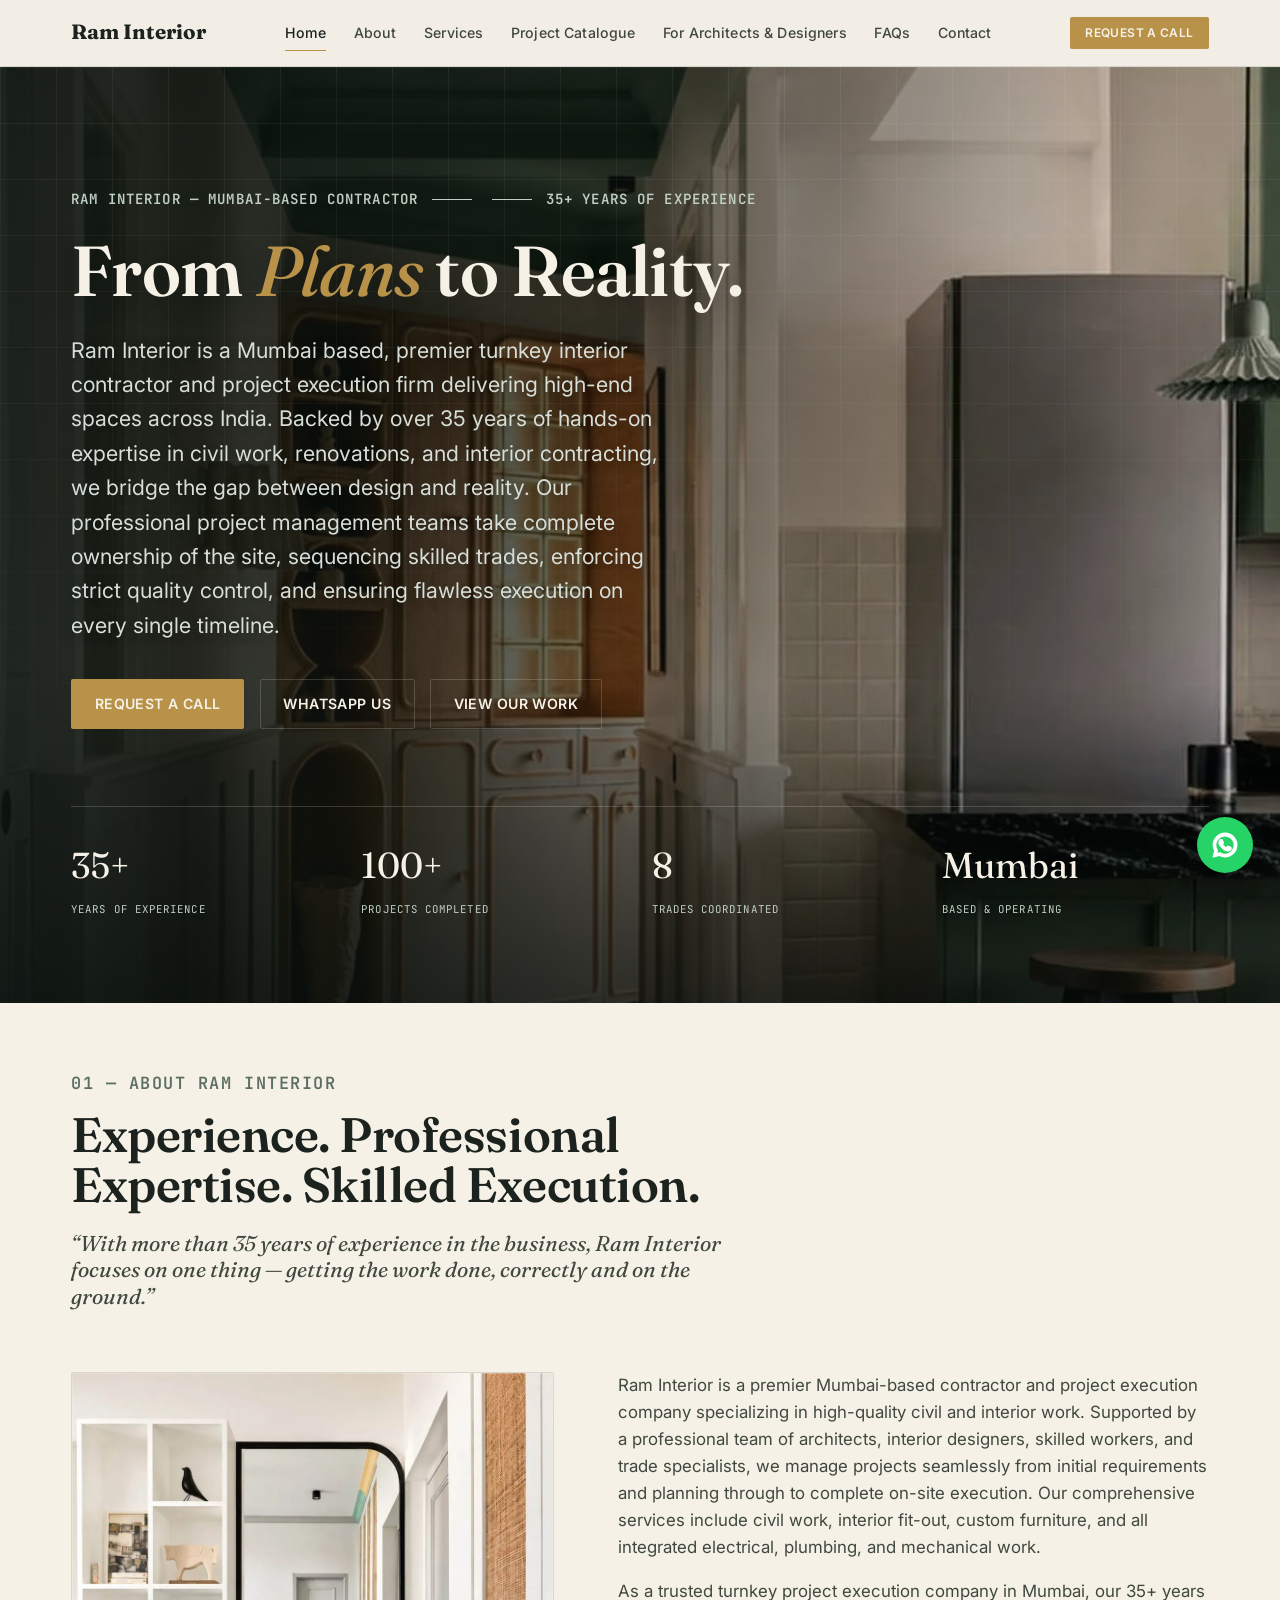
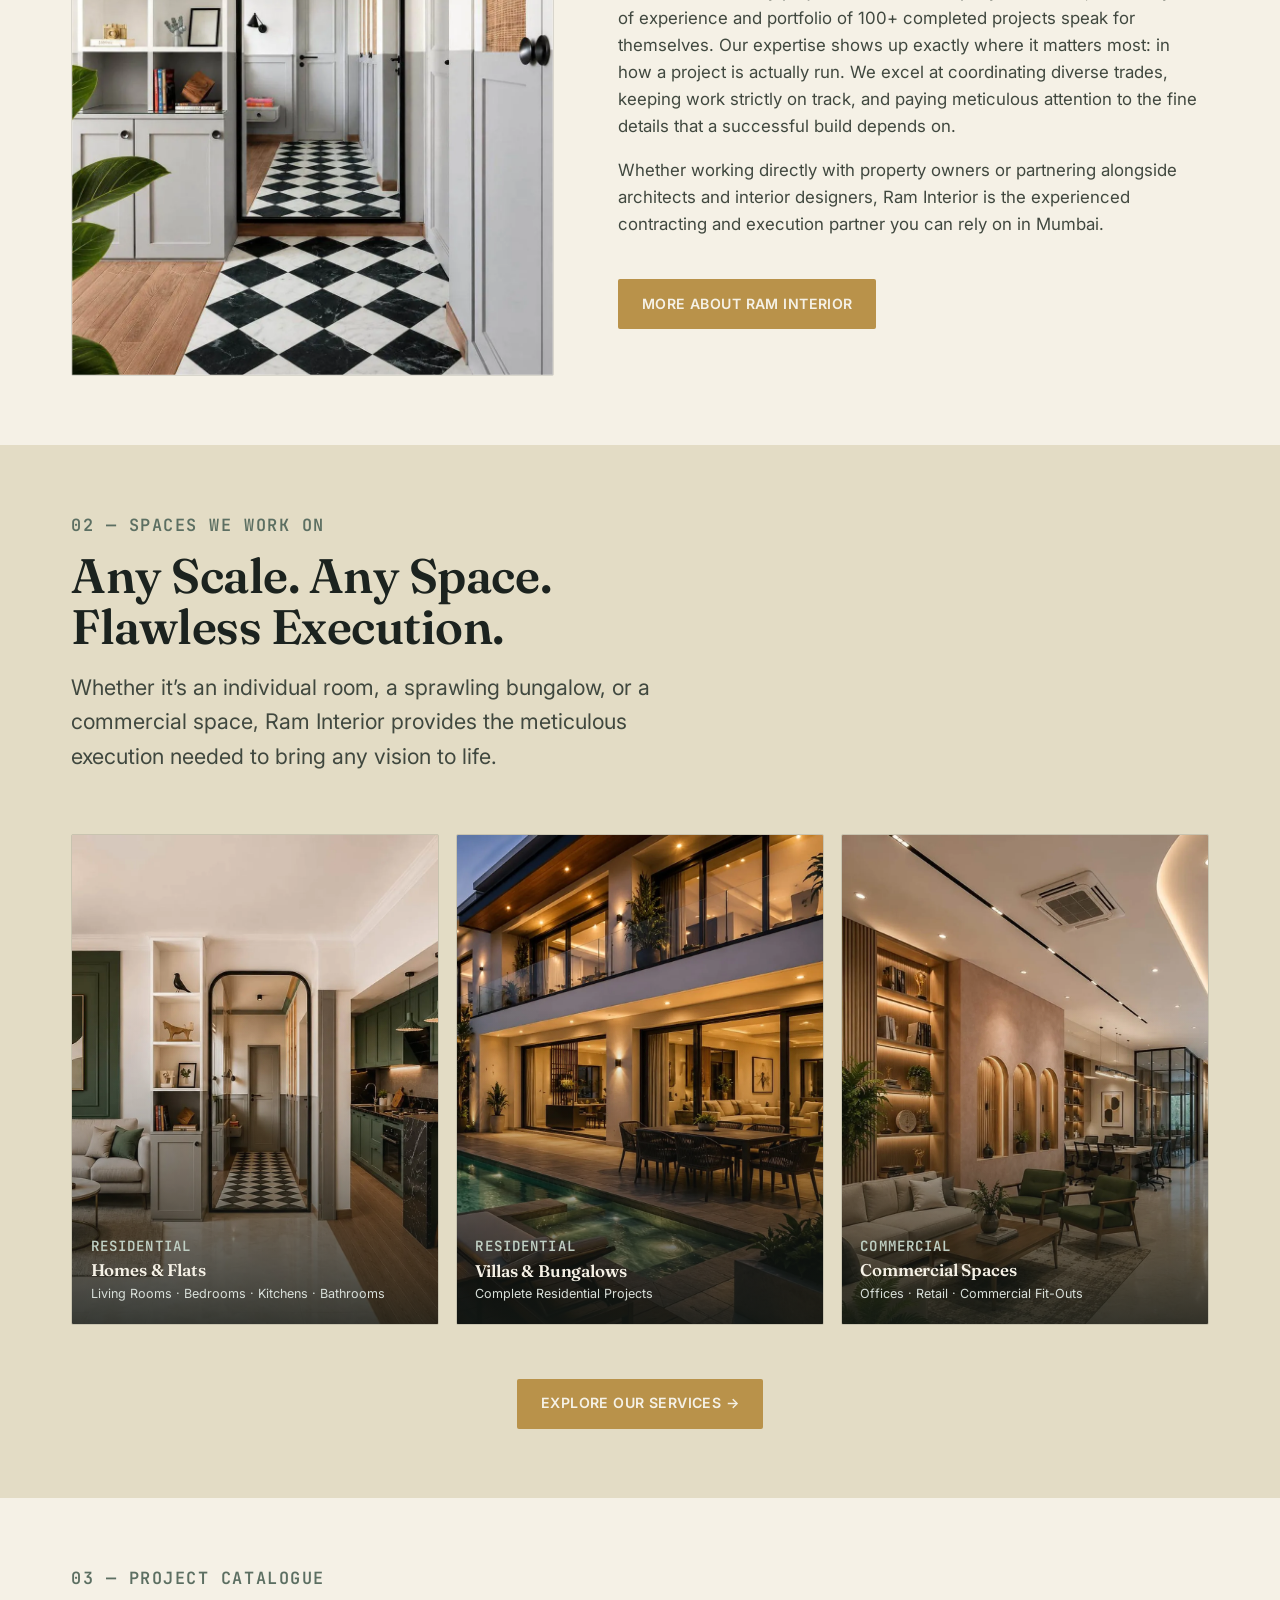
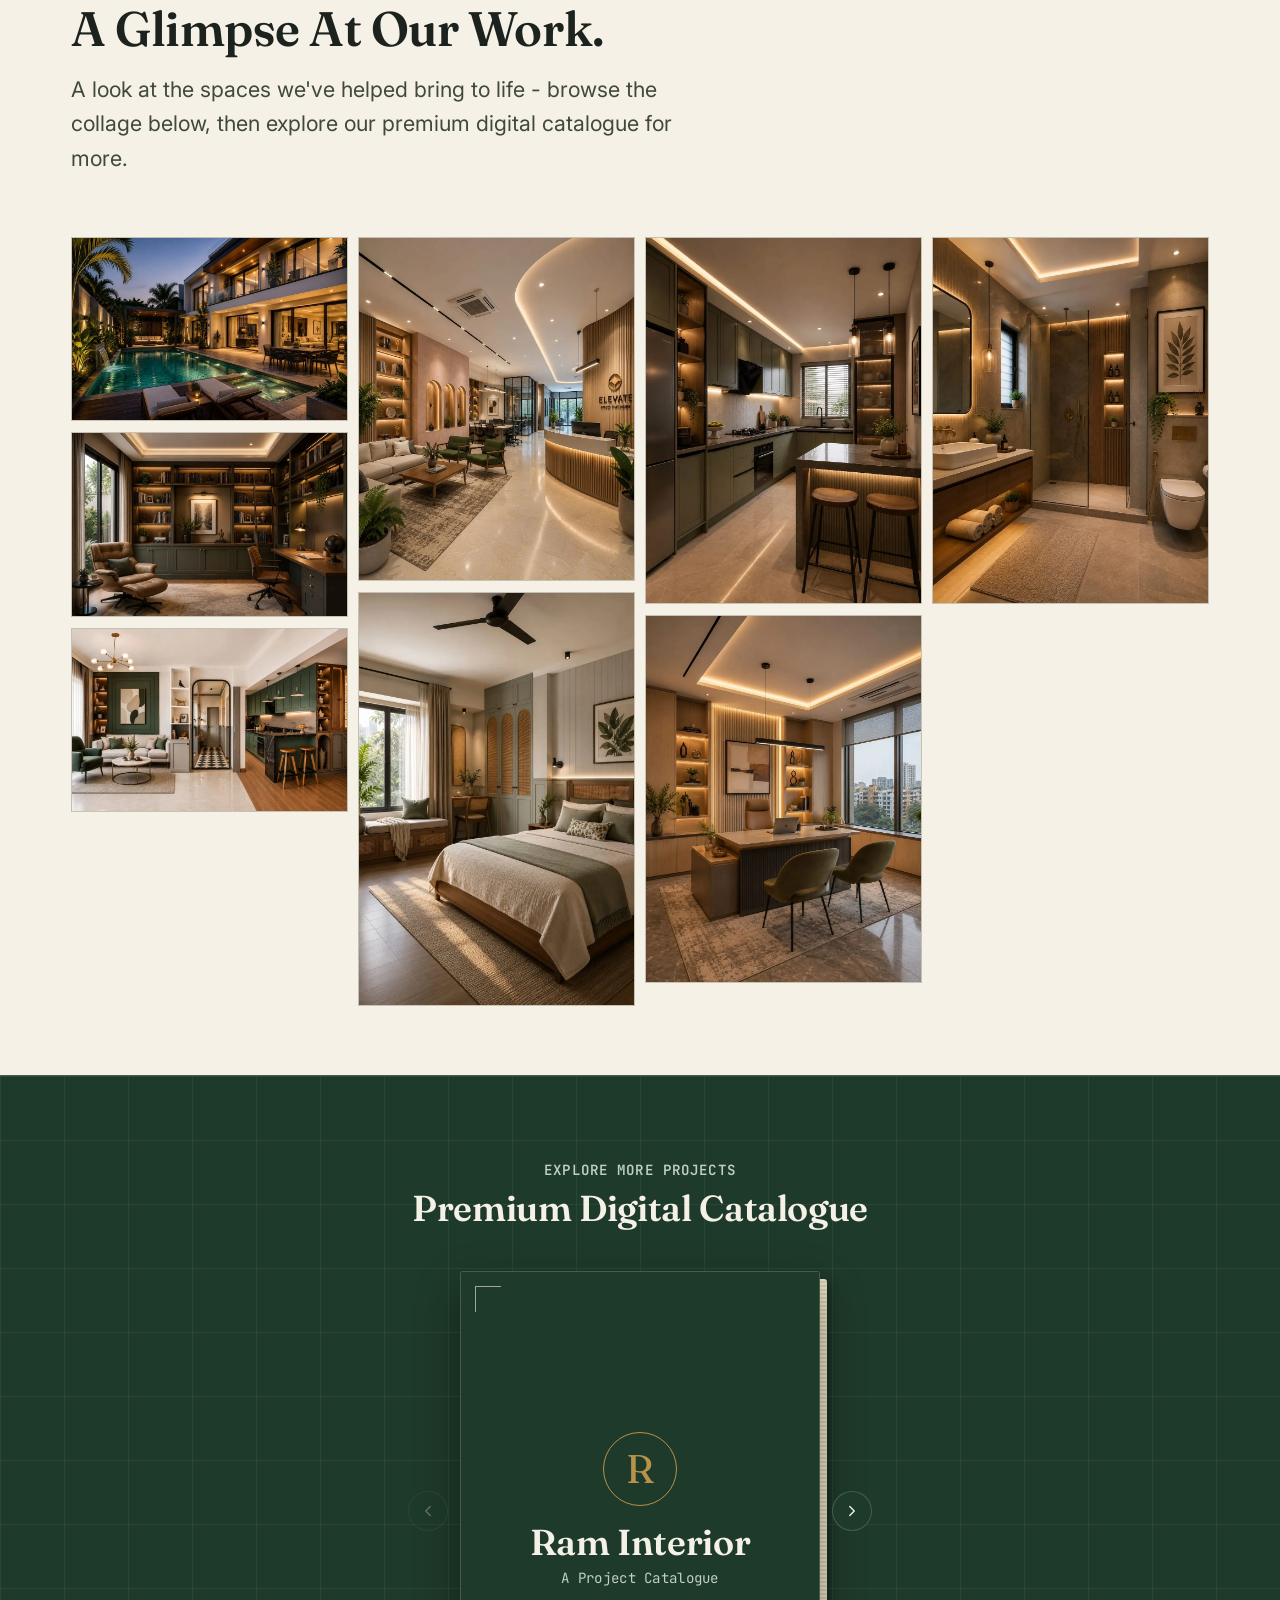
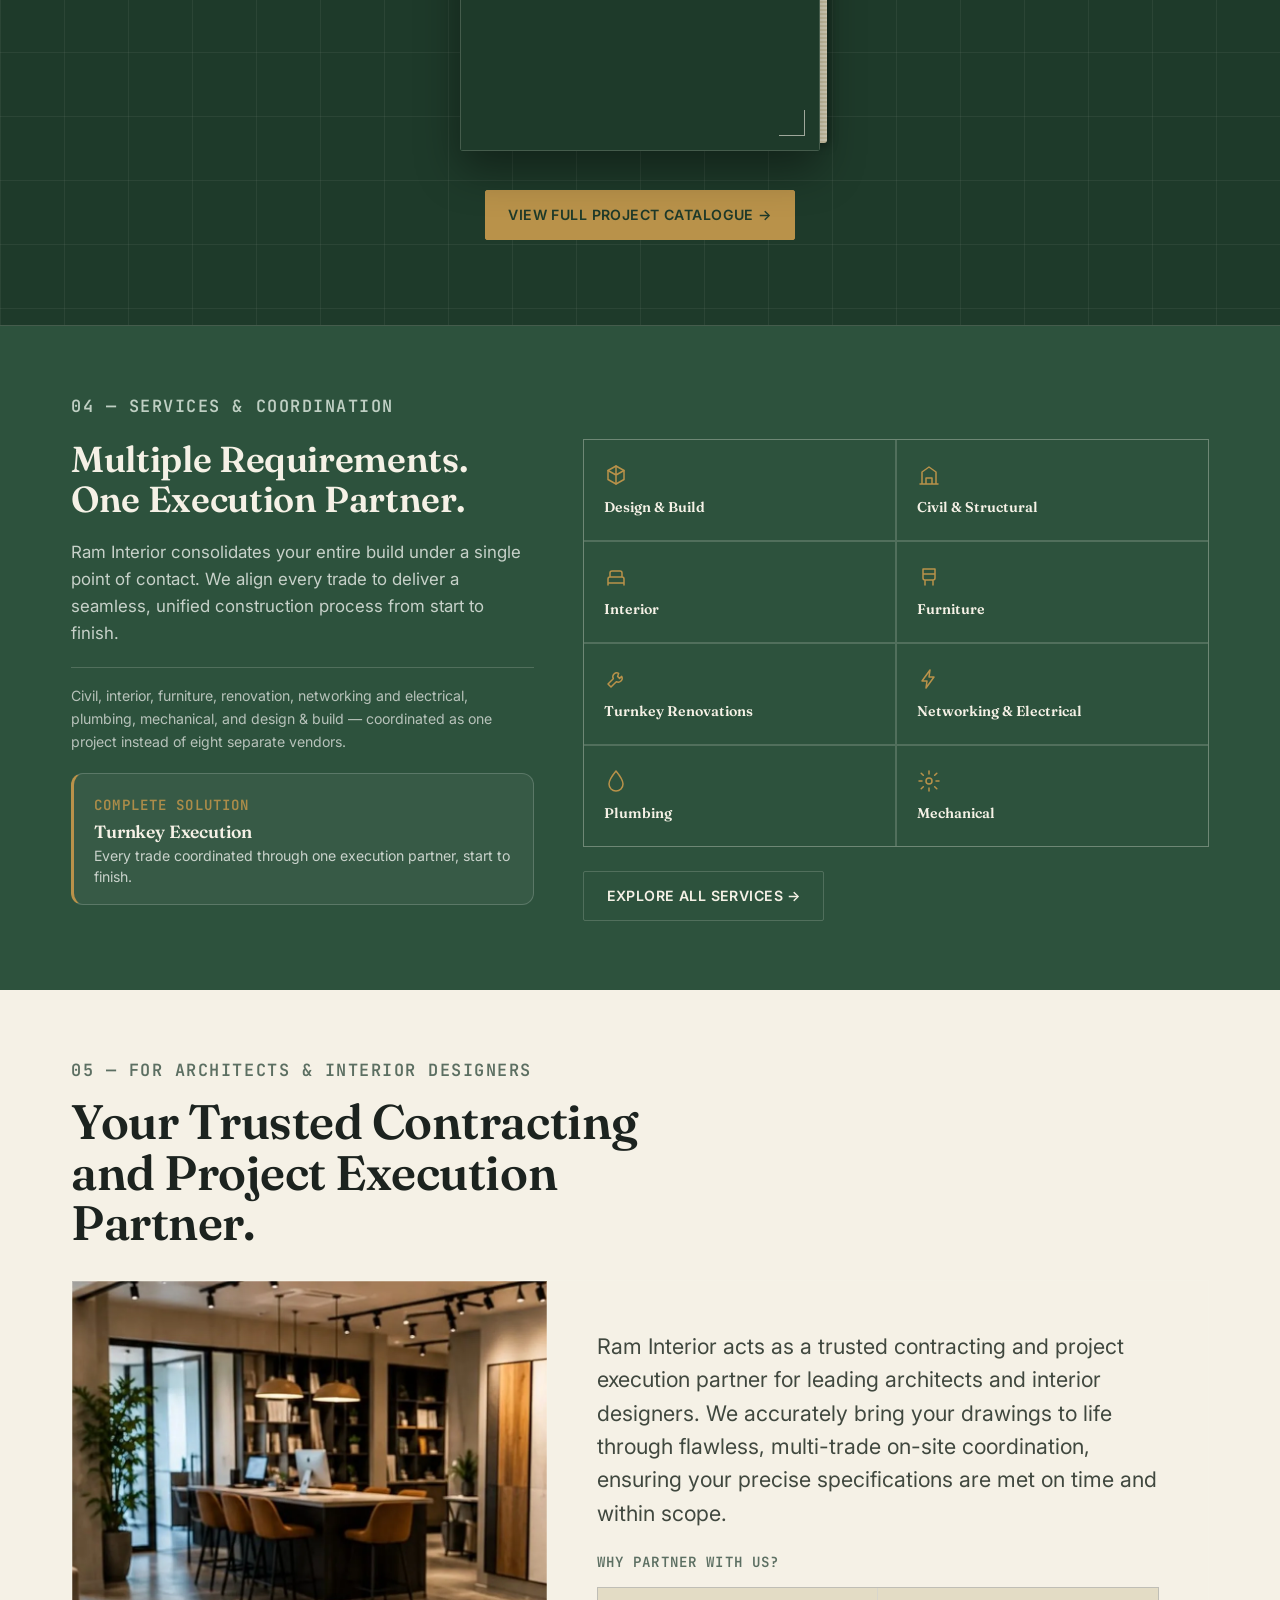
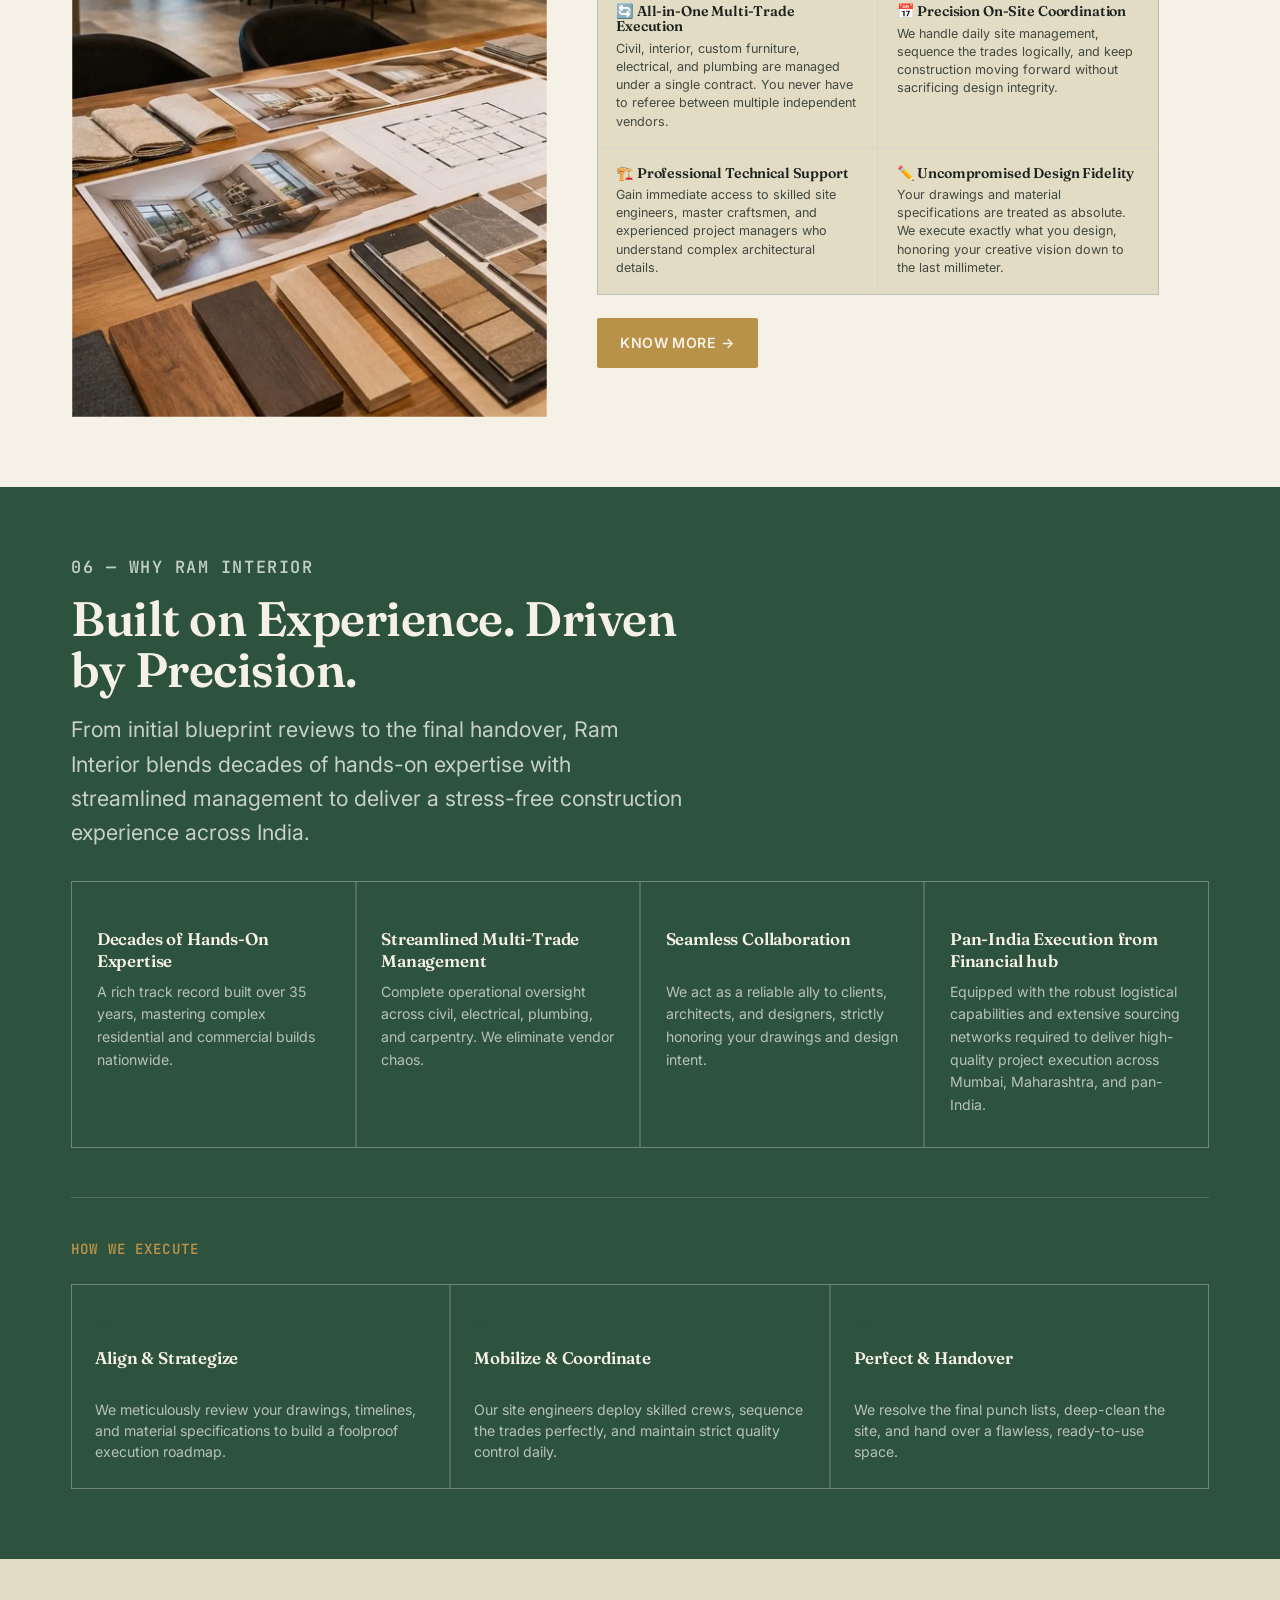
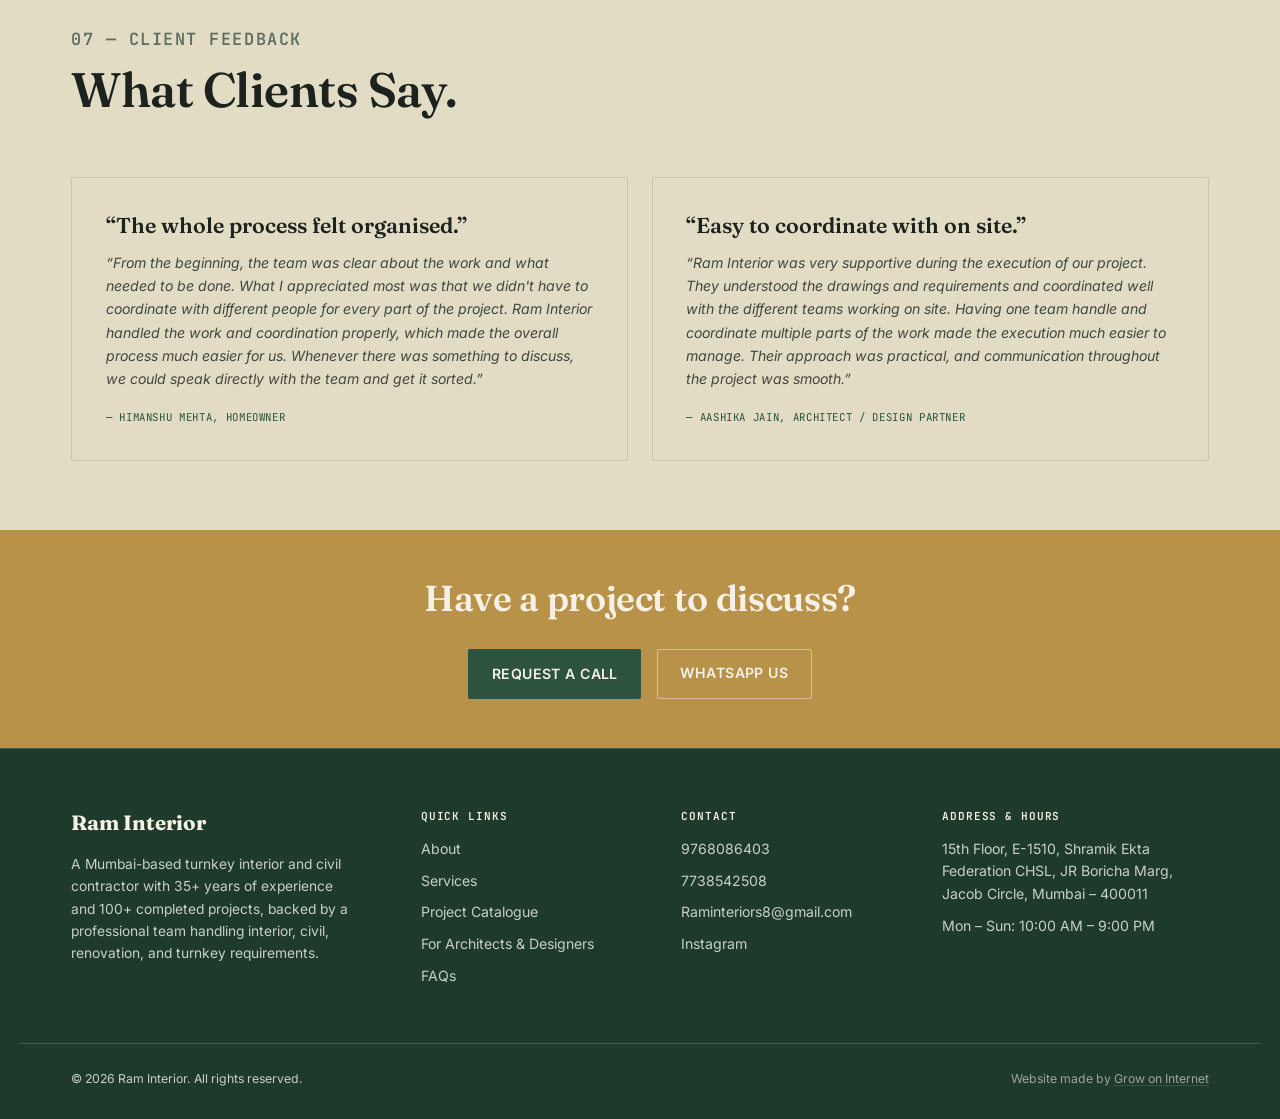
==== commit 84e78b4c: "Update site" ====
--- a/index.html
+++ b/index.html
@@ -4,7 +4,7 @@
 <meta charset="UTF-8">
 <meta name="viewport" content="width=device-width, initial-scale=1.0">
 <title>Ram Interior | Turnkey Interior Contractor in Mumbai</title>
-<meta name="description" content="Ram Interior is a Mumbai-based turnkey interior contractor with 35+ years of experience — recognised as a residential interior contractor in Mumbai as well as a commercial interior contractor in Mumbai, serving homes, offices and businesses, with 100+ completed projects and a professional team.">
+<meta name="description" content="Mumbai-based turnkey interior & civil contractor with 35+ years' experience and 100+ completed residential and commercial projects.">
 <link rel="canonical" href="https://www.raminteriorofficial.in/">
 <meta property="og:type" content="website">
 <meta property="og:title" content="Ram Interior | Turnkey Interior Contractor in Mumbai">
@@ -25,7 +25,9 @@
 <link rel="preconnect" href="https://fonts.googleapis.com">
 <link rel="preconnect" href="https://fonts.gstatic.com" crossorigin>
 <link href="https://fonts.googleapis.com/css2?family=Fraunces:ital,wght@0,500;0,600;0,700;1,500&family=Inter:wght@400;500;600;700&family=JetBrains+Mono:wght@500;600&display=swap" rel="stylesheet">
+<link rel="preload" as="image" href="images/hero/home-hero.webp" fetchpriority="high">
 <link rel="stylesheet" href="css/style.css">
+<link rel="stylesheet" href="css/catalogue.css">
 <style>
 /* ===== Spaces We Work On — scoped styles ===== */
 .ss-note{
@@ -65,35 +67,6 @@
     "postalCode": "400011",
     "addressCountry": "IN"
   },
-  "areaServed": ["Mumbai", "Maharashtra"],
-  "openingHoursSpecification": {
-    "@type": "OpeningHoursSpecification",
-    "dayOfWeek": ["Monday","Tuesday","Wednesday","Thursday","Friday","Saturday","Sunday"],
-    "opens": "10:00",
-    "closes": "21:00"
-  },
-  "url": "https://www.raminteriorofficial.in/",
-  "sameAs": ["https://www.instagram.com/raminteroot", "https://www.instagram.com/abhishekyadav40"]
-}
-</script>
-<meta name="google-site-verification" content="PASTE_YOUR_GOOGLE_SEARCH_CONSOLE_CODE_HERE" />
-<script type="application/ld+json">
-{
-  "@context": "https://schema.org",
-  "@type": "GeneralContractor",
-  "name": "Ram Interior",
-  "image": "https://www.raminteriorofficial.in/images/og-image.jpg",
-  "url": "https://www.raminteriorofficial.in/",
-  "telephone": "+91-9768086403",
-  "email": "Raminteriors8@gmail.com",
-  "address": {
-    "@type": "PostalAddress",
-    "streetAddress": "15th Floor, E-1510, Shramik Ekta Federation CHSL, JR Boricha Marg, Near Arthur Road Jail, Jacob Circle",
-    "addressLocality": "Mumbai",
-    "addressRegion": "Maharashtra",
-    "postalCode": "400011",
-    "addressCountry": "IN"
-  },
   "geo": { "@type": "GeoCoordinates", "latitude": 18.9819, "longitude": 72.8258 },
   "areaServed": [
     { "@type": "City", "name": "Mumbai" },
@@ -105,9 +78,11 @@
     "opens": "10:00",
     "closes": "21:00"
   },
-  "sameAs": ["https://instagram.com/raminteroot"]
+  "url": "https://www.raminteriorofficial.in/",
+  "sameAs": ["https://www.instagram.com/raminteroot", "https://www.instagram.com/abhishekyadav40"]
 }
 </script>
+<meta name="google-site-verification" content="Xj8BKskClEvXFTMy7cRsdp9kQ3XSPj0Otj2shtShfQ4" />
 <script type="application/ld+json">
 {
   "@context": "https://schema.org",
@@ -116,27 +91,31 @@
   "url": "https://www.raminteriorofficial.in/"
 }
 </script>
+<script type="application/ld+json">
+{
+  "@context": "https://schema.org",
+  "@type": "BreadcrumbList",
+  "itemListElement": [
+    {"@type":"ListItem","position":1,"name":"Home","item":"https://www.raminteriorofficial.in/"}
+  ]
+}
+</script>
 <link rel="icon" href="favicon.ico" sizes="any">
 <link rel="icon" href="favicon.svg" type="image/svg+xml">
 <link rel="icon" href="images/icon-192.png" type="image/png" sizes="192x192">
 <link rel="apple-touch-icon" href="images/apple-touch-icon.png">
 <meta name="theme-color" content="#2D523D">
 <link rel="manifest" href="manifest.json">
-<!-- Google Tag Manager -->
-<script>(function(w,d,s,l,i){w[l]=w[l]||[];w[l].push({'gtm.start':
-new Date().getTime(),event:'gtm.js'});var f=d.getElementsByTagName(s)[0],
-j=d.createElement(s),dl=l!='dataLayer'?'&l='+l:'';j.async=true;j.src=
-'https://www.googletagmanager.com/gtm.js?id='+i+dl;f.parentNode.insertBefore(j,f);
-})(window,document,'script','dataLayer','GTM-XXXXXXX');</script>
-<!-- End Google Tag Manager -->
+<!-- Google tag (gtag.js) -->
+<script async src="https://www.googletagmanager.com/gtag/js?id=G-D74D0TCPS4"></script>
+<script>
+  window.dataLayer = window.dataLayer || [];
+  function gtag(){dataLayer.push(arguments);}
+  gtag('js', new Date());
+  gtag('config', 'G-D74D0TCPS4');
+</script>
 </head>
 <body>
-<!-- Google Tag Manager (noscript) -->
-<noscript><iframe src="https://www.googletagmanager.com/ns.html?id=GTM-XXXXXXX"
-height="0" width="0" style="display:none;visibility:hidden"></iframe></noscript>
-<!-- End Google Tag Manager (noscript) -->
-
-
 <header class="site-header">
   <div class="wrap">
     <a href="index.html" class="brand">
@@ -147,7 +126,7 @@
       <a href="index.html" class="active">Home</a>
       <a href="pages/about.html">About</a>
       <a href="pages/services.html">Services</a>
-      <a href="pages/projects.html">Projects</a>
+      <a href="pages/catalogue.html">Project Catalogue</a>
       <a href="pages/architects.html">For Architects &amp; Designers</a>
       <a href="pages/faq.html">FAQs</a>
       <a href="pages/contact.html">Contact</a>
@@ -159,6 +138,7 @@
   </div>
 </header>
 
+
 <!-- ============ HERO ============ -->
 <section class="hero hero--photo">
   <div class="hero-grid" aria-hidden="true"></div>
@@ -173,7 +153,7 @@
     <div class="hero-ctas">
       <button type="button" data-open-project-form class="btn btn-primary">Request a Call</button>
       <a href="https://wa.me/919768086403?text=Hello%20Ram%20Interior%2C%20I%20would%20like%20to%20discuss%20my%20project.%20Please%20share%20more%20details." class="btn btn-outline-dark">WhatsApp Us</a>
-      <a href="pages/projects.html" class="btn btn-outline-dark">View Our Work</a>
+      <a href="pages/catalogue.html" class="btn btn-outline-dark">View Our Work</a>
     </div>
     <div class="hero-stats">
       <div class="hero-stat"><div class="num">35+</div><div class="label">Years of Experience</div></div>
@@ -196,7 +176,7 @@
       <div class="framed-photo about-photo" data-reveal>
         <picture>
           <source srcset="images/about/about-photo.webp" type="image/webp">
-          <img src="images/about/about-photo.jpg" alt="Ram Interior completed project — entryway and joinery detail" loading="lazy">
+          <img src="images/about/about-photo.jpg" width="1000" height="1250" alt="Ram Interior completed project — entryway and joinery detail" loading="lazy">
         </picture>
       </div>
       <div class="about-body">
@@ -222,27 +202,102 @@
       <div class="space-card">
         <picture>
           <source srcset="images/spaces/homes-flats.webp" type="image/webp">
-          <img src="images/spaces/homes-flats.jpg" alt="Home and flat interior execution by Ram Interior, Mumbai" loading="lazy">
+          <img src="images/spaces/homes-flats.jpg" width="1000" height="1333" alt="Home and flat interior execution by Ram Interior, Mumbai" loading="lazy">
         </picture>
         <div class="label"><span class="tag-mono">Residential</span><h3>Homes &amp; Flats</h3><p style="color:#D7DED8; font-size:0.82rem; margin-top:0.3rem;">Living Rooms · Bedrooms · Kitchens · Bathrooms</p></div>
       </div>
       <div class="space-card">
         <picture>
           <source srcset="images/spaces/villas-bungalows.webp" type="image/webp">
-          <img src="images/spaces/villas-bungalows.jpg" alt="Villa and bungalow exterior — Ram Interior project" loading="lazy">
+          <img src="images/spaces/villas-bungalows.jpg" width="1000" height="1333" alt="Villa and bungalow exterior — Ram Interior project" loading="lazy">
         </picture>
         <div class="label"><span class="tag-mono">Residential</span><h3>Villas &amp; Bungalows</h3><p style="color:#D7DED8; font-size:0.82rem; margin-top:0.3rem;">Complete Residential Projects</p></div>
       </div>
       <div class="space-card">
         <picture>
           <source srcset="images/spaces/commercial.webp" type="image/webp">
-          <img src="images/spaces/commercial.jpg" alt="Commercial interior execution by Ram Interior, Mumbai" loading="lazy">
+          <img src="images/spaces/commercial.jpg" width="1000" height="1333" alt="Commercial interior execution by Ram Interior, Mumbai" loading="lazy">
         </picture>
         <div class="label"><span class="tag-mono">Commercial</span><h3>Commercial Spaces</h3><p style="color:#D7DED8; font-size:0.82rem; margin-top:0.3rem;">Offices · Retail · Commercial Fit-Outs</p></div>
       </div>
     </div>
 
     <div class="center mt-lg"><a href="pages/services.html" class="btn btn-primary">Explore Our Services →</a></div>
+  </div>
+</section>
+
+<!-- ============ PROJECT CATALOGUE — Section A: Existing Project Collage ============ -->
+<section class="section" id="project-catalogue" data-reveal>
+  <div class="wrap">
+    <div class="section-head">
+      <span class="tag-mono section-num">03 — Project Catalogue</span>
+      <h2>A Glimpse At Our Work.</h2>
+      <p>A look at the spaces we've helped bring to life - browse the collage below, then explore our premium digital catalogue for more.</p>
+    </div>
+    <div class="gallery-grid">
+      <div class="gallery-item">
+        <picture>
+          <source srcset="images/gallery/pool-villa-exterior.webp" type="image/webp">
+          <img src="images/gallery/pool-villa-exterior.jpg" width="1000" height="666" alt="Villa exterior and poolside project executed by Ram Interior, Mumbai" loading="lazy">
+        </picture>
+      </div>
+      <div class="gallery-item">
+        <picture>
+          <source srcset="images/gallery/home-library.webp" type="image/webp">
+          <img src="images/gallery/home-library.jpg" width="1000" height="666" alt="Home library and study project executed by Ram Interior, Mumbai" loading="lazy">
+        </picture>
+      </div>
+      <div class="gallery-item">
+        <picture>
+          <source srcset="images/gallery/homes-flats-open-plan.webp" type="image/webp">
+          <img src="images/gallery/homes-flats-open-plan.jpg" width="1000" height="666" alt="Home interior project executed by Ram Interior, Mumbai" loading="lazy">
+        </picture>
+      </div>
+      <div class="gallery-item">
+        <picture>
+          <source srcset="images/gallery/commercial-reception.webp" type="image/webp">
+          <img src="images/gallery/commercial-reception.jpg" width="1000" height="1249" alt="Commercial project executed by Ram Interior, Mumbai" loading="lazy">
+        </picture>
+      </div>
+      <div class="gallery-item">
+        <picture>
+          <source srcset="images/gallery/bedroom-sage.webp" type="image/webp">
+          <img src="images/gallery/bedroom-sage.jpg" width="1000" height="1502" alt="Bedroom project executed by Ram Interior, Mumbai" loading="lazy">
+        </picture>
+      </div>
+      <div class="gallery-item">
+        <picture>
+          <source srcset="images/gallery/kitchen-olive.webp" type="image/webp">
+          <img src="images/gallery/kitchen-olive.jpg" width="1000" height="1333" alt="Kitchen project executed by Ram Interior, Mumbai" loading="lazy">
+        </picture>
+      </div>
+      <div class="gallery-item">
+        <picture>
+          <source srcset="images/gallery/office.webp" type="image/webp">
+          <img src="images/gallery/office.jpg" width="1000" height="1333" alt="Office project executed by Ram Interior, Mumbai" loading="lazy">
+        </picture>
+      </div>
+      <div class="gallery-item">
+        <picture>
+          <source srcset="images/gallery/bathroom.webp" type="image/webp">
+          <img src="images/gallery/bathroom.jpg" width="1000" height="1333" alt="Bathroom project executed by Ram Interior, Mumbai" loading="lazy">
+        </picture>
+      </div>
+    </div>
+  </div>
+</section>
+
+<!-- ============ PROJECT CATALOGUE — Section B: Premium Auto-Swiping Book ============ -->
+<section class="catalogue-section" data-reveal>
+  <div class="wrap">
+    <div class="catalogue-head center">
+      <span class="tag-mono">Explore More Projects</span>
+      <h2>Premium Digital Catalogue</h2>
+    </div>
+    <div id="catalogue-preview"></div>
+    <div class="catalogue-cta">
+      <a href="pages/catalogue.html" class="btn btn-primary">View Full Project Catalogue →</a>
+    </div>
   </div>
 </section>
 
@@ -250,7 +305,7 @@
 <section class="section on-dark" id="services" data-reveal>
   <div class="wrap">
     <div class="coord-layout">
-      <span class="tag-mono section-num coord-label">03 — Services &amp; Coordination</span>
+      <span class="tag-mono section-num coord-label">04 — Services &amp; Coordination</span>
       <div class="coord-left">
         <h2>Multiple Requirements. One Execution Partner.</h2>
         <p class="coord-lede">Ram Interior consolidates your entire build under a single point of contact. We align every trade to deliver a seamless, unified construction process from start to finish.</p>
@@ -316,14 +371,14 @@
 <section class="section" data-reveal>
   <div class="wrap">
     <div class="section-head section-head--tight">
-      <span class="tag-mono section-num">04 — For Architects &amp; Interior Designers</span>
+      <span class="tag-mono section-num">05 — For Architects &amp; Interior Designers</span>
       <h2>Your Trusted Contracting and Project Execution Partner.</h2>
     </div>
     <div class="architects-panel">
       <div class="framed-photo architects-photo">
         <picture>
           <source srcset="images/architects/architects-studio.webp" type="image/webp">
-          <img src="images/architects/architects-studio.jpg" alt="Design studio table with floor plans, mood boards and material samples used by Ram Interior" loading="lazy">
+          <img src="images/architects/architects-studio.jpg" width="1200" height="1500" alt="Design studio table with floor plans, mood boards and material samples used by Ram Interior" loading="lazy">
         </picture>
       </div>
       <div class="architects-content">
@@ -332,19 +387,19 @@
           <span class="tag-mono architects-benefits-label">Why Partner With Us?</span>
           <ul class="architects-benefits">
             <li>
-              <h4>🔄 All-in-One Multi-Trade Execution</h4>
+              <h3>🔄 All-in-One Multi-Trade Execution</h3>
               <p>Civil, interior, custom furniture, electrical, and plumbing are managed under a single contract. You never have to referee between multiple independent vendors.</p>
             </li>
             <li>
-              <h4>📅 Precision On-Site Coordination</h4>
+              <h3>📅 Precision On-Site Coordination</h3>
               <p>We handle daily site management, sequence the trades logically, and keep construction moving forward without sacrificing design integrity.</p>
             </li>
             <li>
-              <h4>🏗️ Professional Technical Support</h4>
+              <h3>🏗️ Professional Technical Support</h3>
               <p>Gain immediate access to skilled site engineers, master craftsmen, and experienced project managers who understand complex architectural details.</p>
             </li>
             <li>
-              <h4>✏️ Uncompromised Design Fidelity</h4>
+              <h3>✏️ Uncompromised Design Fidelity</h3>
               <p>Your drawings and material specifications are treated as absolute. We execute exactly what you design, honoring your creative vision down to the last millimeter.</p>
             </li>
           </ul>
@@ -352,67 +407,6 @@
         <a href="pages/architects.html" class="btn btn-primary">Know More →</a>
       </div>
     </div>
-  </div>
-</section>
-
-<!-- ============ FEATURED PROJECTS / GALLERY ============ -->
-<section class="section tint" id="projects" data-reveal>
-  <div class="wrap">
-    <div class="section-head">
-      <span class="tag-mono section-num">05 — Projects</span>
-      <h2>A Glimpse At Our Work.</h2>
-    </div>
-    <div class="gallery-grid">
-      <div class="gallery-item">
-        <picture>
-          <source srcset="images/gallery/pool-villa-exterior.webp" type="image/webp">
-          <img src="images/gallery/pool-villa-exterior.jpg" alt="Villa exterior and poolside project executed by Ram Interior, Mumbai" loading="lazy">
-        </picture>
-      </div>
-      <div class="gallery-item">
-        <picture>
-          <source srcset="images/gallery/home-library.webp" type="image/webp">
-          <img src="images/gallery/home-library.jpg" alt="Home library and study project executed by Ram Interior, Mumbai" loading="lazy">
-        </picture>
-      </div>
-      <div class="gallery-item">
-        <picture>
-          <source srcset="images/gallery/homes-flats-open-plan.webp" type="image/webp">
-          <img src="images/gallery/homes-flats-open-plan.jpg" alt="Home interior project executed by Ram Interior, Mumbai" loading="lazy">
-        </picture>
-      </div>
-      <div class="gallery-item">
-        <picture>
-          <source srcset="images/gallery/commercial-reception.webp" type="image/webp">
-          <img src="images/gallery/commercial-reception.jpg" alt="Commercial project executed by Ram Interior, Mumbai" loading="lazy">
-        </picture>
-      </div>
-      <div class="gallery-item">
-        <picture>
-          <source srcset="images/gallery/bedroom-sage.webp" type="image/webp">
-          <img src="images/gallery/bedroom-sage.jpg" alt="Bedroom project executed by Ram Interior, Mumbai" loading="lazy">
-        </picture>
-      </div>
-      <div class="gallery-item">
-        <picture>
-          <source srcset="images/gallery/kitchen-olive.webp" type="image/webp">
-          <img src="images/gallery/kitchen-olive.jpg" alt="Kitchen project executed by Ram Interior, Mumbai" loading="lazy">
-        </picture>
-      </div>
-      <div class="gallery-item">
-        <picture>
-          <source srcset="images/gallery/office.webp" type="image/webp">
-          <img src="images/gallery/office.jpg" alt="Office project executed by Ram Interior, Mumbai" loading="lazy">
-        </picture>
-      </div>
-      <div class="gallery-item">
-        <picture>
-          <source srcset="images/gallery/bathroom.webp" type="image/webp">
-          <img src="images/gallery/bathroom.jpg" alt="Bathroom project executed by Ram Interior, Mumbai" loading="lazy">
-        </picture>
-      </div>
-    </div>
-    <div class="center mt-lg"><a href="pages/projects.html" class="btn btn-ghost">View All Projects</a></div>
   </div>
 </section>
 
@@ -495,17 +489,17 @@
       <p>A Mumbai-based turnkey interior and civil contractor with 35+ years of experience and 100+ completed projects, backed by a professional team handling interior, civil, renovation, and turnkey requirements.</p>
     </div>
     <div>
-      <h4>Quick Links</h4>
+      <h3>Quick Links</h3>
       <ul>
         <li><a href="pages/about.html">About</a></li>
         <li><a href="pages/services.html">Services</a></li>
-        <li><a href="pages/projects.html">Projects</a></li>
+        <li><a href="pages/catalogue.html">Project Catalogue</a></li>
         <li><a href="pages/architects.html">For Architects &amp; Designers</a></li>
         <li><a href="pages/faq.html">FAQs</a></li>
       </ul>
     </div>
     <div>
-      <h4>Contact</h4>
+      <h3>Contact</h3>
       <ul>
         <li><a href="tel:+919768086403">9768086403</a></li>
         <li><a href="tel:+917738542508">7738542508</a></li>
@@ -514,7 +508,7 @@
       </ul>
     </div>
     <div>
-      <h4>Address &amp; Hours</h4>
+      <h3>Address &amp; Hours</h3>
       <ul>
         <li>15th Floor, E-1510, Shramik Ekta Federation CHSL, JR Boricha Marg, Jacob Circle, Mumbai – 400011</li>
         <li>Mon – Sun: 10:00 AM – 9:00 PM</li>
@@ -636,6 +630,16 @@
     </form>
   </div>
 </div>
+<script src="js/catalogue-data.js"></script>
+<script src="js/catalogue.js"></script>
 <script src="js/main.js"></script>
+<script>
+  document.addEventListener("DOMContentLoaded", function () {
+    var mount = document.getElementById("catalogue-preview");
+    if (mount && window.RamCatalogue) {
+      RamCatalogue.mount(mount, { mode: "preview", pathPrefix: "", limit: 10 });
+    }
+  });
+</script>
 </body>
 </html>
--- a/css/style.css
+++ b/css/style.css
@@ -401,13 +401,88 @@
 .space-card::after{
   content:""; position:absolute; inset:0;
   background:linear-gradient(to top, rgba(20,26,22,0.82) 0%, rgba(20,26,22,0.15) 45%, transparent 65%);
-}
+  z-index:1;
+}
+/* Per-card auto-rotating image carousel (Spaces We Transform) */
+.space-card .carousel-track{ position:absolute; inset:0; z-index:0; }
+.space-card .carousel-slide{
+  position:absolute; inset:0; opacity:0;
+  transition:opacity 1.4s ease;
+}
+.space-card .carousel-slide.is-active{ opacity:1; }
 .space-card .label{
   position:absolute; left:0; right:0; bottom:0; padding:1.3rem 1.2rem; z-index:2;
 }
 .space-card .label .tag-mono{ color:var(--blueprint-lt); display:block; margin-bottom:0.3rem; }
 .space-card .label h3{ color:var(--paper-on-dark); font-size:var(--step-0); }
 @media (max-width:900px){ .spaces-grid{ grid-template-columns:repeat(2,minmax(0,1fr)); } }
+
+/* Clickable "folder" badge — opens the photo lightbox for cards with
+   more than one image (Living Rooms, Bedrooms in Spaces We Transform) */
+.space-card .folder-badge{
+  position:absolute; top:0.7rem; right:0.7rem; z-index:3;
+  display:flex; align-items:center; gap:0.35rem;
+  padding:0.4rem 0.6rem; border-radius:999px; border:1px solid rgba(245,241,230,0.35);
+  background:rgba(20,26,22,0.55); backdrop-filter:blur(2px);
+  color:var(--paper-on-dark); font:inherit; cursor:pointer;
+  transition:background .2s ease, transform .2s ease;
+}
+.space-card .folder-badge svg{ width:15px; height:15px; display:block; }
+.space-card .folder-badge span{ font-size:var(--step--2); line-height:1; }
+.space-card .folder-badge:hover{ background:rgba(20,26,22,0.8); transform:scale(1.05); }
+.space-card--gallery{ cursor:pointer; }
+
+/* Photo folder lightbox */
+.gallery-lightbox{
+  position:fixed; inset:0; z-index:200;
+  display:flex; align-items:center; justify-content:center;
+}
+.gallery-lightbox[hidden]{ display:none; }
+.gallery-lightbox__backdrop{
+  position:absolute; inset:0; background:rgba(12,14,12,0.92);
+}
+.gallery-lightbox__stage{
+  position:relative; z-index:1; width:min(92vw,820px); max-height:88vh;
+  display:flex; align-items:center; justify-content:center;
+}
+.gallery-lightbox__figure{
+  margin:0; width:100%; max-height:88vh;
+  display:flex; flex-direction:column; align-items:center; gap:0.7rem;
+}
+.gallery-lightbox__img{
+  max-width:100%; max-height:74vh; object-fit:contain; display:block;
+  border-radius:2px; background:var(--stone-dim);
+}
+.gallery-lightbox__figure figcaption{
+  display:flex; align-items:baseline; gap:0.6rem; color:var(--paper-on-dark);
+}
+.gallery-lightbox__figure figcaption #gallery-lightbox-count{
+  color:var(--blueprint-lt); font-family:var(--font-mono,inherit); font-size:var(--step--1);
+}
+.gallery-lightbox__close{
+  position:absolute; top:-2.6rem; right:0; z-index:2;
+  width:38px; height:38px; border-radius:50%; border:1px solid rgba(245,241,230,0.35);
+  background:rgba(20,26,22,0.6); color:var(--paper-on-dark); cursor:pointer;
+  display:flex; align-items:center; justify-content:center;
+}
+.gallery-lightbox__close svg{ width:18px; height:18px; }
+.gallery-lightbox__nav{
+  position:absolute; top:50%; transform:translateY(-50%); z-index:2;
+  width:44px; height:44px; border-radius:50%; border:1px solid rgba(245,241,230,0.35);
+  background:rgba(20,26,22,0.55); color:var(--paper-on-dark); cursor:pointer;
+  display:flex; align-items:center; justify-content:center;
+}
+.gallery-lightbox__nav svg{ width:20px; height:20px; }
+.gallery-lightbox__nav:hover{ background:rgba(20,26,22,0.85); }
+.gallery-lightbox__nav--prev{ left:-3px; }
+.gallery-lightbox__nav--next{ right:-3px; }
+@media (max-width:640px){
+  .gallery-lightbox__stage{ width:96vw; }
+  .gallery-lightbox__nav{ width:38px; height:38px; }
+  .gallery-lightbox__nav--prev{ left:2px; }
+  .gallery-lightbox__nav--next{ right:2px; }
+  .gallery-lightbox__close{ top:-2.4rem; }
+}
 
 /* 3-card variant (Homepage) */
 .spaces-grid.spaces-grid--3{ grid-template-columns:repeat(3,minmax(0,1fr)); }
@@ -507,7 +582,7 @@
   background:var(--line); border:1px solid var(--line);
 }
 .architects-benefits li{ background:var(--stone-dim); padding:1.1rem 1.2rem; }
-.architects-benefits li h4{ font-size:0.92rem; margin:0 0 0.35rem; color:var(--ink); }
+.architects-benefits li h3{ font-size:0.92rem; margin:0 0 0.35rem; color:var(--ink); }
 .architects-benefits li p{ font-size:0.82rem; color:var(--ink-soft); margin:0; line-height:1.45; }
 .architects-content > .btn{ align-self:flex-start; }
 @media (max-width:860px){
@@ -633,9 +708,9 @@
 .cta-band .btn-primary:hover{ background:#000; }
 
 /* ---------- Footer ---------- */
-.site-footer{ background:var(--forest); color:#C7CFC8; padding-block:4rem 2rem; }
+.site-footer{ background:var(--forest-deep); color:#C7CFC8; padding-block:4rem 2rem; border-top:1px solid var(--line-on-dark); }
 .footer-grid{ display:grid; grid-template-columns:minmax(0,1.4fr) minmax(0,1fr) minmax(0,1fr) minmax(0,1.2fr); gap:2.5rem; }
-.footer-grid h4{ color:var(--paper-on-dark); font-family:var(--font-mono); font-size:0.72rem; letter-spacing:0.08em; text-transform:uppercase; margin-bottom:1rem; font-weight:600; }
+.footer-grid h3{ color:var(--paper-on-dark); font-family:var(--font-mono); font-size:0.72rem; letter-spacing:0.08em; text-transform:uppercase; margin-bottom:1rem; font-weight:600; }
 .footer-grid li{ margin-bottom:0.6rem; font-size:0.92rem; }
 .footer-grid a:hover{ color:var(--paper-on-dark); }
 .footer-brand .brand-name{ color:var(--paper-on-dark); }
@@ -667,7 +742,7 @@
 .page-hero--architects{ background:linear-gradient(135deg, rgba(30,58,42,0.92), rgba(45,82,61,0.88)), url('../images/gallery/office.jpg') center 38%/cover no-repeat; }
 .page-hero--contact{ background:linear-gradient(135deg, rgba(30,58,42,0.92), rgba(45,82,61,0.88)), url('../images/gallery/kitchen-olive.jpg') right 42%/cover no-repeat; }
 .page-hero--faq{ background:linear-gradient(135deg, rgba(30,58,42,0.92), rgba(45,82,61,0.88)), url('../images/gallery/homes-flats-open-plan.jpg') center 42%/cover no-repeat; }
-.page-hero--projects{ background:linear-gradient(135deg, rgba(30,58,42,0.92), rgba(45,82,61,0.88)), url('../images/spaces/villas-bungalows.jpg') center 45%/cover no-repeat; }
+.page-hero--catalogue{ background:linear-gradient(135deg, rgba(30,58,42,0.92), rgba(45,82,61,0.88)), url('../images/spaces/villas-bungalows.jpg') center 45%/cover no-repeat; }
 .page-hero--services{ background:linear-gradient(135deg, rgba(30,58,42,0.92), rgba(45,82,61,0.88)), url('../images/gallery/bedroom-navy.jpg') center 40%/cover no-repeat; }
 
 @supports (background-image: image-set(url('a.webp') type('image/webp'))){
@@ -675,7 +750,7 @@
   .page-hero--architects{ background-image:linear-gradient(135deg, rgba(30,58,42,0.92), rgba(45,82,61,0.88)), image-set(url('../images/gallery/office.webp') type('image/webp'), url('../images/gallery/office.jpg') type('image/jpeg')); background-position:center 38%; background-size:cover; background-repeat:no-repeat; }
   .page-hero--contact{ background-image:linear-gradient(135deg, rgba(30,58,42,0.92), rgba(45,82,61,0.88)), image-set(url('../images/gallery/kitchen-olive.webp') type('image/webp'), url('../images/gallery/kitchen-olive.jpg') type('image/jpeg')); background-position:right 42%; background-size:cover; background-repeat:no-repeat; }
   .page-hero--faq{ background-image:linear-gradient(135deg, rgba(30,58,42,0.92), rgba(45,82,61,0.88)), image-set(url('../images/gallery/homes-flats-open-plan.webp') type('image/webp'), url('../images/gallery/homes-flats-open-plan.jpg') type('image/jpeg')); background-position:center 42%; background-size:cover; background-repeat:no-repeat; }
-  .page-hero--projects{ background-image:linear-gradient(135deg, rgba(30,58,42,0.92), rgba(45,82,61,0.88)), image-set(url('../images/spaces/villas-bungalows.webp') type('image/webp'), url('../images/spaces/villas-bungalows.jpg') type('image/jpeg')); background-position:center 45%; background-size:cover; background-repeat:no-repeat; }
+  .page-hero--catalogue{ background-image:linear-gradient(135deg, rgba(30,58,42,0.92), rgba(45,82,61,0.88)), image-set(url('../images/spaces/villas-bungalows.webp') type('image/webp'), url('../images/spaces/villas-bungalows.jpg') type('image/jpeg')); background-position:center 45%; background-size:cover; background-repeat:no-repeat; }
   .page-hero--services{ background-image:linear-gradient(135deg, rgba(30,58,42,0.92), rgba(45,82,61,0.88)), image-set(url('../images/gallery/bedroom-navy.webp') type('image/webp'), url('../images/gallery/bedroom-navy.jpg') type('image/jpeg')); background-position:center 40%; background-size:cover; background-repeat:no-repeat; }
 }
 .page-hero h1{ font-size:var(--step-4); color:var(--paper-on-dark); max-width:20ch; }
--- a/css/catalogue.css
+++ b/css/catalogue.css
@@ -0,0 +1,184 @@
+/* ============================================================
+   RAM INTERIOR — Digital Catalogue
+   A page-flip "book" built with CSS 3D transforms, styled as an
+   extension of the site's blueprint → built-material language.
+   ============================================================ */
+
+.catalogue-section{
+  background:var(--forest-deep);
+  border-top:1px solid var(--line-on-dark);
+  border-bottom:1px solid var(--line-on-dark);
+  padding:clamp(3rem,7vw,5.5rem) 0;
+  color:var(--paper-on-dark);
+  position:relative;
+  overflow:hidden;
+}
+.catalogue-section::before{
+  content:"";
+  position:absolute; inset:0;
+  background-image:
+    linear-gradient(var(--line-on-dark) 1px, transparent 1px),
+    linear-gradient(90deg, var(--line-on-dark) 1px, transparent 1px);
+  background-size:64px 64px;
+  opacity:.35;
+  pointer-events:none;
+}
+.catalogue-section .wrap{ position:relative; }
+.catalogue-head{ max-width:640px; margin-bottom:clamp(1.8rem,4vw,2.8rem); }
+.catalogue-head .tag-mono{ color:var(--blueprint-lt); display:block; margin-bottom:.6rem; }
+.catalogue-head h2{ color:var(--paper-on-dark); font-size:var(--step-3); margin:0 0 .6rem; }
+.catalogue-head p{ color:var(--blueprint-lt); margin:0; font-size:var(--step-0); }
+
+.catalogue-cta{ margin-top:clamp(1.8rem,4vw,2.6rem); text-align:center; }
+.catalogue-cta .btn{ background:var(--oxide); border-color:var(--oxide); color:var(--forest-deep); }
+.catalogue-cta .btn:hover{ background:var(--oxide-dark); border-color:var(--oxide-dark); }
+
+/* ---- Book shell ---- */
+.rc-book{
+  position:relative;
+  width:min(360px,84vw);
+  margin:0 auto;
+}
+.rc-book[data-mode="full"]{ width:min(440px,86vw); }
+
+.rc-stack{
+  position:absolute;
+  right:-7px; top:8px; bottom:8px;
+  width:14px;
+  background:repeating-linear-gradient(
+    to bottom,
+    #E9E2C9 0px, #E9E2C9 2px,
+    #D8CFAE 2px, #D8CFAE 4px
+  );
+  border-radius:0 3px 3px 0;
+  box-shadow:2px 2px 10px rgba(0,0,0,.35);
+  z-index:0;
+}
+
+.rc-stage{
+  position:relative;
+  aspect-ratio:3/4;
+  perspective:2200px;
+  border-radius:3px;
+  box-shadow:0 18px 44px rgba(0,0,0,.4);
+  cursor:pointer;
+  z-index:1;
+}
+
+.rc-static, .rc-leaf{ position:absolute; inset:0; border-radius:3px; overflow:hidden; }
+.rc-static{ z-index:1; }
+.rc-leaf{
+  z-index:2;
+  transform-style:preserve-3d;
+  transition:transform .8s cubic-bezier(.5,.05,.28,1);
+}
+.rc-leaf.rc-hinge-left{ transform-origin:left center; }
+.rc-leaf.rc-hinge-right{ transform-origin:right center; }
+
+.rc-leaf-face{
+  position:absolute; inset:0;
+  backface-visibility:hidden;
+  border-radius:3px;
+  overflow:hidden;
+}
+.rc-leaf-back{ transform:rotateY(180deg); }
+
+/* ---- Page faces ---- */
+.rc-face{ width:100%; height:100%; display:flex; flex-direction:column; }
+
+.rc-face--image{
+  background:var(--stone);
+  justify-content:center;
+  align-items:center;
+  position:relative;
+  padding:10px;
+}
+.rc-face--image picture{
+  width:100%; height:calc(100% - 30px);
+  display:flex; align-items:center; justify-content:center;
+}
+.rc-face--image img{
+  max-width:100%; max-height:100%;
+  object-fit:contain;
+  display:block;
+  border-radius:2px;
+}
+.rc-image-caption{
+  height:30px; width:100%;
+  display:flex; align-items:center; justify-content:center;
+}
+.rc-image-caption .tag-mono{ color:var(--ink-soft); font-size:var(--step--1); }
+
+.rc-face--divider{
+  background:var(--forest);
+  color:var(--paper-on-dark);
+  align-items:center; justify-content:center; text-align:center;
+  padding:2rem;
+  gap:.6rem;
+}
+.rc-divider-eyebrow{ color:var(--oxide); }
+.rc-face--divider h3{ font-size:var(--step-2); margin:0; color:var(--paper-on-dark); }
+.rc-face--divider p{ color:var(--blueprint-lt); font-size:var(--step--1); margin:0; max-width:26ch; }
+
+.rc-face--cover{
+  background:var(--forest-deep);
+  color:var(--paper-on-dark);
+  align-items:center; justify-content:center; text-align:center;
+  padding:2rem;
+  position:relative;
+  border:1px solid var(--line-on-dark);
+}
+.rc-face--back{ background:var(--forest); }
+.rc-cover-mark{
+  font-family:var(--font-display);
+  font-size:2.6rem;
+  color:var(--oxide);
+  border:1.5px solid var(--oxide);
+  width:74px; height:74px;
+  border-radius:50%;
+  display:flex; align-items:center; justify-content:center;
+  margin-bottom:1.2rem;
+}
+.rc-cover-title{ font-size:var(--step-3); margin:0 0 .3rem; color:var(--paper-on-dark); }
+.rc-cover-sub{ font-family:var(--font-mono); letter-spacing:.02em; color:var(--blueprint-lt); margin:0; font-size:var(--step--1); }
+.rc-cover-tag{ color:var(--blueprint-lt); font-size:var(--step--1); max-width:24ch; line-height:1.5; }
+.rc-cover-corner{ position:absolute; width:26px; height:26px; border-color:var(--blueprint-lt); opacity:.6; }
+.rc-cover-corner--tl{ top:14px; left:14px; border-top:1.5px solid; border-left:1.5px solid; }
+.rc-cover-corner--br{ bottom:14px; right:14px; border-bottom:1.5px solid; border-right:1.5px solid; }
+
+/* ---- Nav ---- */
+.rc-nav{
+  position:absolute; top:50%; transform:translateY(-50%);
+  width:40px; height:40px; border-radius:50%;
+  background:var(--forest-deep); color:var(--paper-on-dark);
+  border:1px solid var(--line-on-dark);
+  display:flex; align-items:center; justify-content:center;
+  cursor:pointer; z-index:3;
+  transition:background .2s ease, opacity .2s ease;
+}
+.rc-nav svg{ width:18px; height:18px; }
+.rc-nav:hover{ background:var(--oxide); color:var(--forest-deep); }
+.rc-nav:disabled{ opacity:.3; cursor:default; background:var(--forest-deep); color:var(--paper-on-dark); }
+.rc-nav--prev{ left:-52px; }
+.rc-nav--next{ right:-52px; }
+
+.rc-index{
+  position:absolute; left:50%; bottom:-2.4rem; transform:translateX(-50%);
+  font-family:var(--font-mono); font-size:var(--step--1); color:var(--blueprint-lt);
+  white-space:nowrap;
+}
+
+@media (max-width:900px){
+  .rc-nav--prev{ left:-6px; background:rgba(30,58,42,.72); }
+  .rc-nav--next{ right:-6px; background:rgba(30,58,42,.72); }
+  .rc-stack{ display:none; }
+}
+@media (max-width:560px){
+  .rc-book, .rc-book[data-mode="full"]{ width:min(300px,80vw); }
+}
+
+/* ---- Dedicated catalogue page ---- */
+.catalogue-page-hint{
+  text-align:center; margin-top:clamp(2.4rem,5vw,3.4rem);
+  color:var(--blueprint-lt); font-size:var(--step--1);
+}
